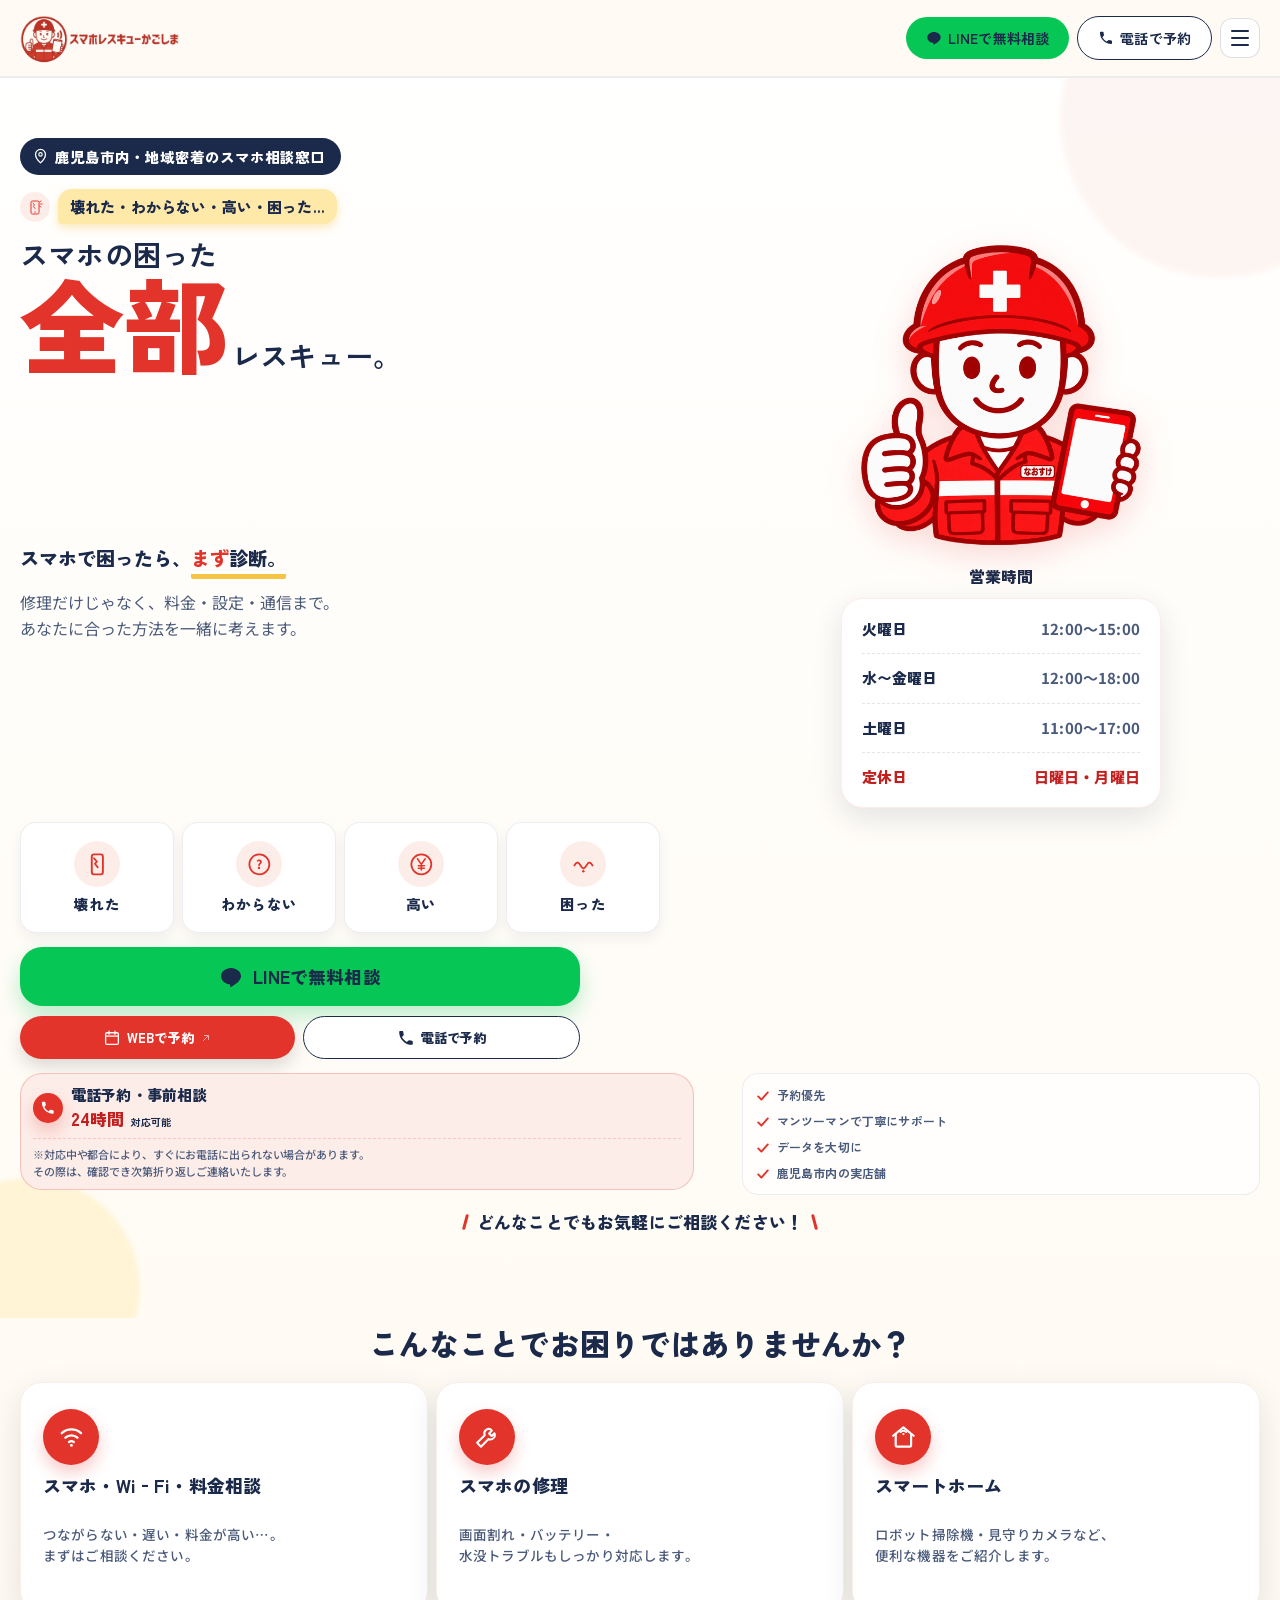
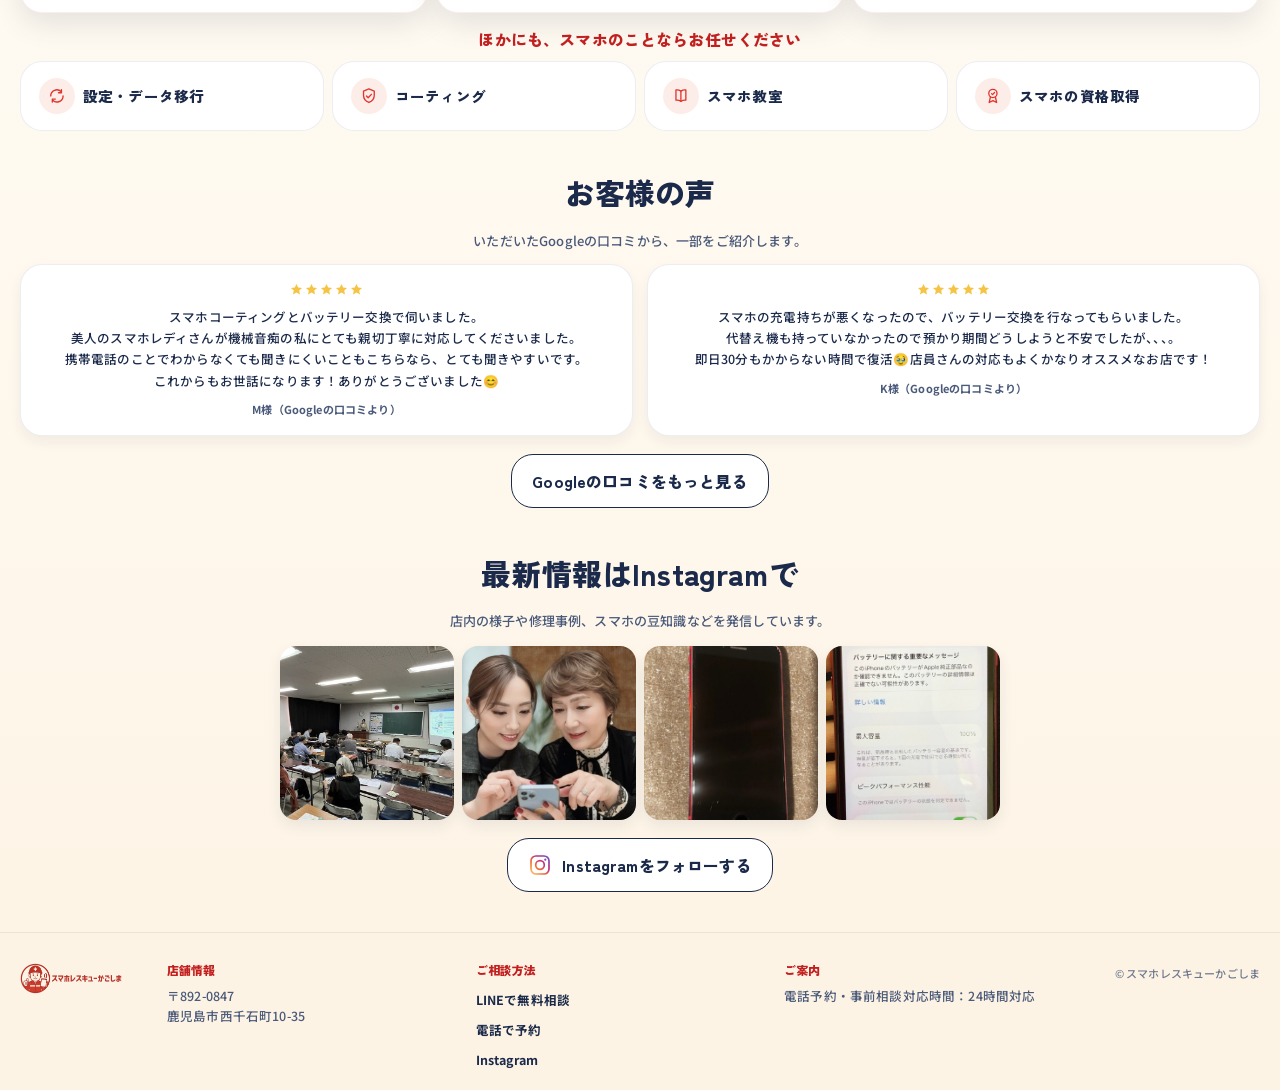
==== index.html @ 9009b8b5 "SEO・パフォーマンス面の改善（meta description短縮、遅延読み込み、canonical、404ページ） - 全12ページのmeta description(og:description" ====
<!DOCTYPE html>
<html lang="ja">
<head>
<meta charset="UTF-8">
<meta name="viewport" content="width=device-width, initial-scale=1.0">
<!-- Google tag (gtag.js) -->
<script async src="https://www.googletagmanager.com/gtag/js?id=G-GHH91R5YX4"></script>
<script>
  window.dataLayer = window.dataLayer || [];
  function gtag(){dataLayer.push(arguments);}
  gtag('js', new Date());

  gtag('config', 'G-GHH91R5YX4');
</script>
<title>スマホレスキューかごしま｜スマホの困った、全部レスキュー。</title>
<meta name="description" content="壊れた・わからない・高い・困った、スマホの悩みは全部レスキュー。修理だけでなく料金・設定・通信まで、鹿児島市で対応する総合相談窓口「スマホレスキューかごしま」。">
<!-- 公開ドメインが決まったら、https://your-domain-here.com を実際のドメインに置き換えてください。
     対象: 全12ページの og:url / canonical / og:image / twitter:image / 構造化データ(url)、
     さらに sitemap.xml と robots.txt にも同じ仮ドメインが入っています -->
<meta property="og:type" content="website">
<meta property="og:site_name" content="スマホレスキューかごしま">
<meta property="og:locale" content="ja_JP">
<meta property="og:url" content="https://your-domain-here.com/">
<link rel="canonical" href="https://your-domain-here.com/">
<meta property="og:title" content="スマホレスキューかごしま｜スマホの困った、全部レスキュー。">
<meta property="og:description" content="壊れた・わからない・高い・困った、スマホの悩みは全部レスキュー。修理だけでなく料金・設定・通信まで、鹿児島市で対応する総合相談窓口「スマホレスキューかごしま」。">
<meta property="og:image" content="https://your-domain-here.com/assets/ogp-image.jpg">
<meta property="og:image:width" content="1200">
<meta property="og:image:height" content="630">
<meta name="twitter:card" content="summary_large_image">
<meta name="twitter:title" content="スマホレスキューかごしま｜スマホの困った、全部レスキュー。">
<meta name="twitter:description" content="壊れた・わからない・高い・困った、スマホの悩みは全部レスキュー。修理だけでなく料金・設定・通信まで、鹿児島市で対応する総合相談窓口「スマホレスキューかごしま」。">
<meta name="twitter:image" content="https://your-domain-here.com/assets/ogp-image.jpg">
<script type="application/ld+json">
{
  "@context": "https://schema.org",
  "@type": "LocalBusiness",
  "name": "スマホレスキューかごしま",
  "image": "https://your-domain-here.com/assets/logo.png",
  "telephone": "+81 70-9006-3399",
  "priceRange": "¥",
  "address": {
    "@type": "PostalAddress",
    "streetAddress": "西千石町10-35",
    "addressLocality": "鹿児島市",
    "addressRegion": "鹿児島県",
    "postalCode": "892-0847",
    "addressCountry": "JP"
  },
  "openingHoursSpecification": [
    { "@type": "OpeningHoursSpecification", "dayOfWeek": "Tuesday", "opens": "12:00", "closes": "15:00" },
    { "@type": "OpeningHoursSpecification", "dayOfWeek": ["Wednesday", "Thursday", "Friday"], "opens": "12:00", "closes": "18:00" },
    { "@type": "OpeningHoursSpecification", "dayOfWeek": "Saturday", "opens": "11:00", "closes": "17:00" }
  ],
  "url": "https://your-domain-here.com/"
}
</script>
<link rel="icon" href="favicon.ico" sizes="any">
<link rel="icon" type="image/png" sizes="32x32" href="assets/favicon-32x32.png">
<link rel="icon" type="image/png" sizes="16x16" href="assets/favicon-16x16.png">
<link rel="apple-touch-icon" href="assets/apple-touch-icon.png">
<link rel="preconnect" href="https://fonts.googleapis.com">
<link rel="preconnect" href="https://fonts.gstatic.com" crossorigin>
<link href="https://fonts.googleapis.com/css2?family=Zen+Kaku+Gothic+New:wght@500;700;900&family=Noto+Sans+JP:wght@400;500;700&display=swap" rel="stylesheet">
<link rel="stylesheet" href="css/style.css">
</head>
<body>

<header class="site-header">
  <div class="container header-inner">
    <a href="#top" class="brand" aria-label="スマホレスキューかごしま トップへ">
      <img class="brand-logo" src="assets/logo.png" alt="スマホレスキューかごしま">
    </a>

    <div class="header-actions">
      <a class="btn-header is-line" href="https://lin.ee/Uz1YoakM" target="_blank" rel="noopener" aria-label="LINEで無料相談">
        <svg class="btn-header-icon" viewBox="0 0 24 24" fill="none" aria-hidden="true"><path d="M12 3C6.48 3 2 6.69 2 11.2c0 4 3.53 7.36 8.31 8.02.32.07.76.21.87.49.1.25.06.65.03.9l-.14.9c-.04.25-.2.98.86.53s5.69-3.35 7.76-5.74C21.02 14.5 22 12.95 22 11.2 22 6.69 17.52 3 12 3Z" fill="currentColor"/></svg>
        <span>LINEで無料相談</span>
      </a>
      <a class="btn-header is-tel" href="tel:07090063399" aria-label="電話で予約">
        <svg class="btn-header-icon" viewBox="0 0 24 24" fill="none" aria-hidden="true"><path d="M6.6 10.8c1.4 2.8 3.8 5.2 6.6 6.6l2.2-2.2c.3-.3.7-.4 1-.2 1.1.4 2.3.6 3.5.6.6 0 1.1.5 1.1 1.1V20c0 .6-.5 1.1-1.1 1.1C10.6 21.1 2.9 13.4 2.9 3.9 2.9 3.3 3.4 2.8 4 2.8h3.3c.6 0 1.1.5 1.1 1.1 0 1.2.2 2.4.6 3.5.1.4 0 .8-.2 1L6.6 10.8Z" fill="currentColor"/></svg>
        <span>電話で予約</span>
      </a>
      <button class="hamburger" type="button" aria-label="メニューを開く" aria-expanded="false">
        <span></span><span></span><span></span>
      </button>
    </div>
  </div>

  <nav class="mobile-menu" aria-label="モバイルメニュー">
    <div class="mobile-menu-inner">
      <ul class="mobile-menu-nav">
        <li><a href="index.html">TOP</a></li>
        <li><a href="wifi.html">スマホ・Wi‑Fi・回線相談</a></li>
        <li><a href="repair.html">スマホ修理</a></li>
        <li><a href="smarthome.html">スマートホーム</a></li>
        <li><a href="subservices.html">設定・コーティング・教室・資格</a></li>
        <li><a href="first-visit.html">初めての方へ</a></li>
        <li><a href="faq.html">よくある質問・Instagram</a></li>
        <li><a href="contact.html">店舗情報・アクセス</a></li>
        <li>
          <a class="has-icon" href="https://share.google/IgXwAImcd6aHFgsil" target="_blank" rel="noopener">
            <svg class="nav-map-icon" viewBox="0 0 24 24" fill="none" aria-hidden="true"><path d="M12 21s7-6.8 7-12a7 7 0 0 0-14 0c0 5.2 7 12 7 12z" stroke="currentColor" stroke-width="1.7" stroke-linejoin="round"/><circle cx="12" cy="9" r="2.6" stroke="currentColor" stroke-width="1.6"/></svg>
            Googleマップで見る
          </a>
        </li>
      </ul>

      <a class="btn-header is-line" href="https://lin.ee/Uz1YoakM" target="_blank" rel="noopener">
        <svg class="btn-header-icon" viewBox="0 0 24 24" fill="none" aria-hidden="true"><path d="M12 3C6.48 3 2 6.69 2 11.2c0 4 3.53 7.36 8.31 8.02.32.07.76.21.87.49.1.25.06.65.03.9l-.14.9c-.04.25-.2.98.86.53s5.69-3.35 7.76-5.74C21.02 14.5 22 12.95 22 11.2 22 6.69 17.52 3 12 3Z" fill="currentColor"/></svg>
        <span>LINEで無料相談</span>
      </a>
      <a class="btn-header is-web" href="https://calendar.app.google/Z8XRNBMJLuV36Su36" target="_blank" rel="noopener">
        <svg class="btn-header-icon" viewBox="0 0 24 24" fill="none" aria-hidden="true"><rect x="3.5" y="5" width="17" height="15.5" rx="2" stroke="currentColor" stroke-width="1.7"/><path d="M3.5 9.5h17M8 3v4M16 3v4" stroke="currentColor" stroke-width="1.7" stroke-linecap="round"/></svg>
        <span>WEBで予約</span>
      </a>
      <a class="btn-header is-tel" href="tel:07090063399">
        <svg class="btn-header-icon" viewBox="0 0 24 24" fill="none" aria-hidden="true"><path d="M6.6 10.8c1.4 2.8 3.8 5.2 6.6 6.6l2.2-2.2c.3-.3.7-.4 1-.2 1.1.4 2.3.6 3.5.6.6 0 1.1.5 1.1 1.1V20c0 .6-.5 1.1-1.1 1.1C10.6 21.1 2.9 13.4 2.9 3.9 2.9 3.3 3.4 2.8 4 2.8h3.3c.6 0 1.1.5 1.1 1.1 0 1.2.2 2.4.6 3.5.1.4 0 .8-.2 1L6.6 10.8Z" fill="currentColor"/></svg>
        <span>電話で予約</span>
      </a>
    </div>
  </nav>
</header>

<main id="top">
  <section class="hero" aria-label="メインビジュアル">
    <div class="hero-blob blob-1" aria-hidden="true"></div>
    <div class="hero-blob blob-2" aria-hidden="true"></div>

    <div class="container hero-inner">
      <p class="hero-local-badge">
        <svg viewBox="0 0 24 24" fill="none" aria-hidden="true"><path d="M12 21s7-6.8 7-12a7 7 0 0 0-14 0c0 5.2 7 12 7 12z" stroke="currentColor" stroke-width="1.8" stroke-linejoin="round"/><circle cx="12" cy="9" r="2.4" stroke="currentColor" stroke-width="1.6"/></svg>
        鹿児島市内・地域密着のスマホ相談窓口
      </p>

      <p class="hero-alert">
        <span class="hero-alert-icon">
          <svg viewBox="0 0 36 36" fill="none" aria-hidden="true">
            <rect x="10" y="6" width="16" height="26" rx="3" stroke="currentColor" stroke-width="2"/>
            <circle cx="18" cy="28" r="1.4" fill="currentColor"/>
            <path d="M14 10l3 4-2.4 2.6 3.6 4.4" stroke="currentColor" stroke-width="1.8" stroke-linecap="round" stroke-linejoin="round"/>
            <path d="M27 8l3-2M29 12h3.5M27 16l3 2" stroke="currentColor" stroke-width="1.8" stroke-linecap="round"/>
          </svg>
        </span>
        <span class="hero-alert-bubble">壊れた・わからない・高い・困った…</span>
      </p>

      <h1 class="hero-title">
        <span class="title-line">スマホの困った</span>
        <span class="title-combo">
          <span class="title-huge">全部</span>
          <span class="title-line title-line-last">レスキュー。</span>
        </span>
      </h1>

      <div class="hero-text-block">
        <p class="hero-subcopy">
          スマホで困ったら、<span class="underline-group"><span class="accent">まず</span>診断。</span>
        </p>

        <p class="hero-desc">
          修理だけじゃなく、料金・設定・通信まで。<br class="br-mobile">
          あなたに合った方法を一緒に考えます。
        </p>
      </div>

      <div class="hero-side">
        <div class="hero-figure">
          <img src="assets/naosuke-hero.png" alt="スマホレスキューかごしまの公式キャラクター なおすけ。赤いヘルメットに白い十字、赤い作業服姿で、片手で親指を立て、もう片方の手にスマートフォンを持っている。">
        </div>

        <div class="hero-hours">
          <h2 class="hero-hours-title">営業時間</h2>
          <div class="hours-card is-mini">
            <div class="hours-row">
              <span class="hours-day">火曜日</span>
              <span class="hours-time">12:00〜15:00</span>
            </div>
            <div class="hours-row">
              <span class="hours-day">水〜金曜日</span>
              <span class="hours-time">12:00〜18:00</span>
            </div>
            <div class="hours-row">
              <span class="hours-day">土曜日</span>
              <span class="hours-time">11:00〜17:00</span>
            </div>
            <div class="hours-row is-closed">
              <span class="hours-day">定休日</span>
              <span class="hours-time">日曜日・月曜日</span>
            </div>
          </div>
        </div>
      </div>

      <div class="hero-ctas">
        <a class="btn-cta is-line is-primary" href="https://lin.ee/Uz1YoakM" target="_blank" rel="noopener">
          <svg class="cta-icon" viewBox="0 0 24 24" fill="none" aria-hidden="true"><path d="M12 3C6.48 3 2 6.69 2 11.2c0 4 3.53 7.36 8.31 8.02.32.07.76.21.87.49.1.25.06.65.03.9l-.14.9c-.04.25-.2.98.86.53s5.69-3.35 7.76-5.74C21.02 14.5 22 12.95 22 11.2 22 6.69 17.52 3 12 3Z" fill="currentColor"/></svg>
          LINEで無料相談
        </a>
        <div class="hero-ctas-sub">
          <a class="btn-cta is-web is-sub" href="https://calendar.app.google/Z8XRNBMJLuV36Su36" target="_blank" rel="noopener">
            <svg class="cta-icon" viewBox="0 0 24 24" fill="none" aria-hidden="true"><rect x="3.5" y="5" width="17" height="15.5" rx="2" stroke="currentColor" stroke-width="1.7"/><path d="M3.5 9.5h17M8 3v4M16 3v4" stroke="currentColor" stroke-width="1.7" stroke-linecap="round"/></svg>
            WEBで予約
            <svg class="cta-external-icon" viewBox="0 0 24 24" fill="none" aria-hidden="true"><path d="M7 17 17 7M9 7h8v8" stroke="currentColor" stroke-width="2" stroke-linecap="round" stroke-linejoin="round"/></svg>
          </a>
          <a class="btn-cta is-tel is-sub" href="tel:07090063399">
            <svg class="cta-icon" viewBox="0 0 24 24" fill="none" aria-hidden="true"><path d="M6.6 10.8c1.4 2.8 3.8 5.2 6.6 6.6l2.2-2.2c.3-.3.7-.4 1-.2 1.1.4 2.3.6 3.5.6.6 0 1.1.5 1.1 1.1V20c0 .6-.5 1.1-1.1 1.1C10.6 21.1 2.9 13.4 2.9 3.9 2.9 3.3 3.4 2.8 4 2.8h3.3c.6 0 1.1.5 1.1 1.1 0 1.2.2 2.4.6 3.5.1.4 0 .8-.2 1L6.6 10.8Z" fill="currentColor"/></svg>
            電話で予約
          </a>
        </div>
      </div>

      <div class="hero-phone">
        <div class="phone-card">
          <div class="phone-card-main">
            <span class="phone-icon">
              <svg viewBox="0 0 24 24" fill="none" aria-hidden="true"><path d="M6.6 10.8c1.4 2.8 3.8 5.2 6.6 6.6l2.2-2.2c.3-.3.7-.4 1-.2 1.1.4 2.3.6 3.5.6.6 0 1.1.5 1.1 1.1V20c0 .6-.5 1.1-1.1 1.1C10.6 21.1 2.9 13.4 2.9 3.9 2.9 3.3 3.4 2.8 4 2.8h3.3c.6 0 1.1.5 1.1 1.1 0 1.2.2 2.4.6 3.5.1.4 0 .8-.2 1L6.6 10.8Z" fill="currentColor"/></svg>
            </span>
            <div class="phone-text">
              <strong>電話予約・事前相談</strong>
              <span class="phone-time">24時間<em>対応可能</em></span>
            </div>
          </div>
          <p class="phone-note">※対応中や都合により、すぐにお電話に出られない場合があります。<br class="br-mobile">その際は、確認でき次第折り返しご連絡いたします。</p>
        </div>
      </div>

      <ul class="trust-list">
        <li><svg class="check" viewBox="0 0 20 20" fill="none" aria-hidden="true"><path d="M4 10.5l4 4 8-9" stroke="currentColor" stroke-width="2.4" stroke-linecap="round" stroke-linejoin="round"/></svg>予約優先</li>
        <li><svg class="check" viewBox="0 0 20 20" fill="none" aria-hidden="true"><path d="M4 10.5l4 4 8-9" stroke="currentColor" stroke-width="2.4" stroke-linecap="round" stroke-linejoin="round"/></svg>マンツーマンで丁寧に<br class="card-break">サポート</li>
        <li><svg class="check" viewBox="0 0 20 20" fill="none" aria-hidden="true"><path d="M4 10.5l4 4 8-9" stroke="currentColor" stroke-width="2.4" stroke-linecap="round" stroke-linejoin="round"/></svg>データを大切に</li>
        <li><svg class="check" viewBox="0 0 20 20" fill="none" aria-hidden="true"><path d="M4 10.5l4 4 8-9" stroke="currentColor" stroke-width="2.4" stroke-linecap="round" stroke-linejoin="round"/></svg>鹿児島市内の実店舗</li>
      </ul>

      <div class="hero-worries">
        <div class="worry-card">
          <span class="worry-icon">
            <svg viewBox="0 0 24 24" fill="none" aria-hidden="true">
              <rect x="7" y="3" width="10" height="18" rx="2" stroke="currentColor" stroke-width="1.7"/>
              <path d="M9 6.5l2.6 3-1.8 2 2.6 3.2" stroke="currentColor" stroke-width="1.6" stroke-linecap="round" stroke-linejoin="round"/>
            </svg>
          </span>
          <span>壊れた</span>
        </div>
        <div class="worry-card">
          <span class="worry-icon">
            <svg viewBox="0 0 24 24" fill="none" aria-hidden="true">
              <circle cx="12" cy="12" r="9" stroke="currentColor" stroke-width="1.6"/>
              <text x="12" y="16.5" text-anchor="middle" font-size="11" font-weight="800" fill="currentColor">?</text>
            </svg>
          </span>
          <span>わからない</span>
        </div>
        <div class="worry-card">
          <span class="worry-icon">
            <svg viewBox="0 0 24 24" fill="none" aria-hidden="true">
              <circle cx="12" cy="12" r="9" stroke="currentColor" stroke-width="1.6"/>
              <path d="M8.5 7l3.5 5 3.5-5M12 12v5M9.3 13.3h5.4M9.3 15.6h5.4" stroke="currentColor" stroke-width="1.4" stroke-linecap="round" stroke-linejoin="round"/>
            </svg>
          </span>
          <span>高い</span>
        </div>
        <div class="worry-card">
          <span class="worry-icon">
            <svg viewBox="0 0 24 24" fill="none" aria-hidden="true">
              <path d="M4 13c1.8-3.6 3.6-3.6 5.4 0s3.6 3.6 5.4 0 3.6-3.6 5.4 0" stroke="currentColor" stroke-width="1.7" stroke-linecap="round" stroke-linejoin="round"/>
              <circle cx="12" cy="18.3" r="1.1" fill="currentColor"/>
            </svg>
          </span>
          <span>困った</span>
        </div>
      </div>

      <p class="hero-closing"><span class="tick tick-l" aria-hidden="true"></span>どんなことでもお気軽にご相談ください！<span class="tick tick-r" aria-hidden="true"></span></p>
    </div>
  </section>

  <section class="services" aria-label="サービス一覧">
    <div class="container">
      <h2 class="section-title">こんなことでお困りではありませんか？</h2>

      <div class="services-main">
        <a class="service-card is-main" href="wifi.html">
          <span class="service-icon">
            <svg viewBox="0 0 24 24" fill="none" aria-hidden="true">
              <path d="M4.5 9.5a11 11 0 0 1 15 0" stroke="currentColor" stroke-width="1.8" stroke-linecap="round"/>
              <path d="M7.3 13a7 7 0 0 1 9.4 0" stroke="currentColor" stroke-width="1.8" stroke-linecap="round"/>
              <path d="M10.2 16.4a3 3 0 0 1 3.6 0" stroke="currentColor" stroke-width="1.8" stroke-linecap="round"/>
              <circle cx="12" cy="19" r="1.1" fill="currentColor"/>
            </svg>
          </span>
          <h3>スマホ・Wi‑Fi<br class="card-break">・料金相談</h3>
          <p>つながらない・遅い・料金が高い…。まずはご相談ください。</p>
        </a>

        <a class="service-card is-main" href="repair.html">
          <span class="service-icon">
            <svg viewBox="0 0 24 24" fill="none" aria-hidden="true">
              <path d="M14.5 6.5a3.5 3.5 0 0 0-4.6 4.6L4 17l3 3 5.9-5.9a3.5 3.5 0 0 0 4.6-4.6l-2.2 2.2-2-2 2.2-2.2z" stroke="currentColor" stroke-width="1.6" stroke-linejoin="round" stroke-linecap="round"/>
            </svg>
          </span>
          <h3>スマホの修理</h3>
          <p>画面割れ・バッテリー・水没トラブルもしっかり対応します。</p>
        </a>

        <a class="service-card is-main" href="smarthome.html">
          <span class="service-icon">
            <svg viewBox="0 0 24 24" fill="none" aria-hidden="true">
              <path d="M4 11.5 12 5l8 6.5" stroke="currentColor" stroke-width="1.7" stroke-linecap="round" stroke-linejoin="round"/>
              <path d="M6 10.5V19a1 1 0 0 0 1 1h10a1 1 0 0 0 1-1v-8.5" stroke="currentColor" stroke-width="1.7" stroke-linecap="round" stroke-linejoin="round"/>
              <path d="M9.8 8.6a3 3 0 0 1 4.4 0" stroke="currentColor" stroke-width="1.5" stroke-linecap="round"/>
              <circle cx="12" cy="10.2" r="0.9" fill="currentColor"/>
            </svg>
          </span>
          <h3>スマートホーム</h3>
          <p>ロボット掃除機・見守りカメラなど、便利な機器をご紹介します。</p>
        </a>
      </div>

      <p class="services-sub-lead">ほかにも、スマホのことならお任せください</p>

      <div class="services-sub">
        <a class="service-card is-sub" href="setup.html">
          <span class="service-icon">
            <svg viewBox="0 0 24 24" fill="none" aria-hidden="true">
              <path d="M4.5 12a7.5 7.5 0 0 1 12.6-5.4M19.5 12a7.5 7.5 0 0 1-12.6 5.4" stroke="currentColor" stroke-width="1.7" stroke-linecap="round"/>
              <path d="M17.5 4.5v3.6h-3.6M6.5 19.5v-3.6h3.6" stroke="currentColor" stroke-width="1.7" stroke-linecap="round" stroke-linejoin="round"/>
            </svg>
          </span>
          <h3>設定・データ移行</h3>
        </a>

        <a class="service-card is-sub" href="coating.html">
          <span class="service-icon">
            <svg viewBox="0 0 24 24" fill="none" aria-hidden="true">
              <path d="M12 3.5l6.5 2.6v5.2c0 4.5-2.8 7.4-6.5 8.7-3.7-1.3-6.5-4.2-6.5-8.7V6.1L12 3.5z" stroke="currentColor" stroke-width="1.6" stroke-linejoin="round"/>
              <path d="M9 12.2l2.1 2.1 4-4.2" stroke="currentColor" stroke-width="1.6" stroke-linecap="round" stroke-linejoin="round"/>
            </svg>
          </span>
          <h3>コーティング</h3>
        </a>

        <a class="service-card is-sub" href="class.html">
          <span class="service-icon">
            <svg viewBox="0 0 24 24" fill="none" aria-hidden="true">
              <path d="M12 6.2c-1.6-1.1-3.8-1.6-6-1.4v12.4c2.2-.2 4.4.3 6 1.4 1.6-1.1 3.8-1.6 6-1.4V4.8c-2.2-.2-4.4.3-6 1.4z" stroke="currentColor" stroke-width="1.6" stroke-linejoin="round"/>
              <path d="M12 6.2v12.4" stroke="currentColor" stroke-width="1.6"/>
            </svg>
          </span>
          <h3>スマホ教室</h3>
        </a>

        <a class="service-card is-sub" href="license.html">
          <span class="service-icon">
            <svg viewBox="0 0 24 24" fill="none" aria-hidden="true">
              <circle cx="12" cy="9" r="5" stroke="currentColor" stroke-width="1.6"/>
              <path d="M9 13.2 7.5 20l4.5-2.3 4.5 2.3-1.5-6.8" stroke="currentColor" stroke-width="1.6" stroke-linecap="round" stroke-linejoin="round"/>
              <path d="M10.3 9.2l1.3 1.3 2.4-2.6" stroke="currentColor" stroke-width="1.5" stroke-linecap="round" stroke-linejoin="round"/>
            </svg>
          </span>
          <h3>スマホの資格取得</h3>
        </a>
      </div>
    </div>
  </section>

  <section class="top-reviews-section" aria-label="お客様の声">
    <div class="container">
      <h2 class="section-title">お客様の声</h2>
      <p class="top-reviews-desc">いただいたGoogleの口コミから、一部をご紹介します。</p>

      <div class="top-review-grid">
        <article class="top-review-card">
          <div class="top-review-stars" aria-label="評価5">
            <svg viewBox="0 0 20 20" fill="currentColor" aria-hidden="true"><path d="M10 1.5l2.6 5.4 5.9.7-4.3 4.1 1.1 5.9L10 14.7l-5.3 2.9 1.1-5.9L1.5 7.6l5.9-.7L10 1.5z"/></svg>
            <svg viewBox="0 0 20 20" fill="currentColor" aria-hidden="true"><path d="M10 1.5l2.6 5.4 5.9.7-4.3 4.1 1.1 5.9L10 14.7l-5.3 2.9 1.1-5.9L1.5 7.6l5.9-.7L10 1.5z"/></svg>
            <svg viewBox="0 0 20 20" fill="currentColor" aria-hidden="true"><path d="M10 1.5l2.6 5.4 5.9.7-4.3 4.1 1.1 5.9L10 14.7l-5.3 2.9 1.1-5.9L1.5 7.6l5.9-.7L10 1.5z"/></svg>
            <svg viewBox="0 0 20 20" fill="currentColor" aria-hidden="true"><path d="M10 1.5l2.6 5.4 5.9.7-4.3 4.1 1.1 5.9L10 14.7l-5.3 2.9 1.1-5.9L1.5 7.6l5.9-.7L10 1.5z"/></svg>
            <svg viewBox="0 0 20 20" fill="currentColor" aria-hidden="true"><path d="M10 1.5l2.6 5.4 5.9.7-4.3 4.1 1.1 5.9L10 14.7l-5.3 2.9 1.1-5.9L1.5 7.6l5.9-.7L10 1.5z"/></svg>
          </div>
          <p class="top-review-quote">スマホコーティングとバッテリー交換で伺いました。美人のスマホレディさんが機械音痴の私にとても親切丁寧に対応してくださいました。携帯電話のことでわからなくても聞きにくいこともこちらなら、とても聞きやすいです。これからもお世話になります！ありがとうございました😊</p>
          <p class="top-review-name">M様（Googleの口コミより）</p>
        </article>

        <article class="top-review-card">
          <div class="top-review-stars" aria-label="評価5">
            <svg viewBox="0 0 20 20" fill="currentColor" aria-hidden="true"><path d="M10 1.5l2.6 5.4 5.9.7-4.3 4.1 1.1 5.9L10 14.7l-5.3 2.9 1.1-5.9L1.5 7.6l5.9-.7L10 1.5z"/></svg>
            <svg viewBox="0 0 20 20" fill="currentColor" aria-hidden="true"><path d="M10 1.5l2.6 5.4 5.9.7-4.3 4.1 1.1 5.9L10 14.7l-5.3 2.9 1.1-5.9L1.5 7.6l5.9-.7L10 1.5z"/></svg>
            <svg viewBox="0 0 20 20" fill="currentColor" aria-hidden="true"><path d="M10 1.5l2.6 5.4 5.9.7-4.3 4.1 1.1 5.9L10 14.7l-5.3 2.9 1.1-5.9L1.5 7.6l5.9-.7L10 1.5z"/></svg>
            <svg viewBox="0 0 20 20" fill="currentColor" aria-hidden="true"><path d="M10 1.5l2.6 5.4 5.9.7-4.3 4.1 1.1 5.9L10 14.7l-5.3 2.9 1.1-5.9L1.5 7.6l5.9-.7L10 1.5z"/></svg>
            <svg viewBox="0 0 20 20" fill="currentColor" aria-hidden="true"><path d="M10 1.5l2.6 5.4 5.9.7-4.3 4.1 1.1 5.9L10 14.7l-5.3 2.9 1.1-5.9L1.5 7.6l5.9-.7L10 1.5z"/></svg>
          </div>
          <p class="top-review-quote">スマホの充電持ちが悪くなったので、バッテリー交換を行なってもらいました。代替え機も持っていなかったので預かり期間どうしようと不安でしたが、、、。即日30分もかからない時間で復活🥹店員さんの対応もよくかなりオススメなお店です！</p>
          <p class="top-review-name">K様（Googleの口コミより）</p>
        </article>
      </div>

      <a class="btn-cta is-web top-reviews-more" href="https://share.google/IgXwAImcd6aHFgsil" target="_blank" rel="noopener">Googleの口コミをもっと見る</a>
    </div>
  </section>

  <section class="insta-gallery-section" aria-label="Instagramで店舗の様子をチェック">
    <div class="container">
      <h2 class="section-title">最新情報は<br class="card-break">Instagramで</h2>
      <p class="insta-desc">店内の様子や修理事例、スマホの豆知識などを発信しています。</p>

      <div class="insta-grid">
        <a class="insta-photo" href="https://www.instagram.com/sumaho.rescue_kagoshima?igsi=YWV0YnBmMm1xNmZ6&utm_source=qr" target="_blank" rel="noopener">
          <img src="assets/class-group.jpg" loading="lazy" alt="スマホ教室の様子" loading="lazy">
        </a>
        <a class="insta-photo" href="https://www.instagram.com/sumaho.rescue_kagoshima?igsi=YWV0YnBmMm1xNmZ6&utm_source=qr" target="_blank" rel="noopener">
          <img src="assets/class-oneonone.jpg" loading="lazy" alt="スタッフによる個別サポートの様子" loading="lazy">
        </a>
        <a class="insta-photo" href="https://www.instagram.com/sumaho.rescue_kagoshima?igsi=YWV0YnBmMm1xNmZ6&utm_source=qr" target="_blank" rel="noopener">
          <img src="assets/coating-after.jpg" loading="lazy" alt="スマホコーティング施工後の様子" loading="lazy">
        </a>
        <a class="insta-photo" href="https://www.instagram.com/sumaho.rescue_kagoshima?igsi=YWV0YnBmMm1xNmZ6&utm_source=qr" target="_blank" rel="noopener">
          <img src="assets/repair-battery-after.jpg" loading="lazy" alt="バッテリー交換後、最大容量100%になった様子" loading="lazy">
        </a>
      </div>

      <a class="btn-cta is-web insta-cta" href="https://www.instagram.com/sumaho.rescue_kagoshima?igsi=YWV0YnBmMm1xNmZ6&utm_source=qr" target="_blank" rel="noopener">
        <svg class="cta-icon" viewBox="0 0 24 24" fill="none" aria-hidden="true">
          <defs>
            <linearGradient id="instaGradientTop" x1="2" y1="22" x2="22" y2="2" gradientUnits="userSpaceOnUse">
              <stop offset="0" stop-color="#FED576"/>
              <stop offset="0.35" stop-color="#F47133"/>
              <stop offset="0.65" stop-color="#BC3081"/>
              <stop offset="1" stop-color="#4F5BD5"/>
            </linearGradient>
          </defs>
          <rect x="3" y="3" width="18" height="18" rx="5" stroke="url(#instaGradientTop)" stroke-width="1.7"/>
          <circle cx="12" cy="12" r="4.3" stroke="url(#instaGradientTop)" stroke-width="1.7"/>
          <circle cx="17.3" cy="6.7" r="1.1" fill="url(#instaGradientTop)"/>
        </svg>
        Instagramをフォローする
      </a>
    </div>
  </section>
</main>

<footer class="site-footer">
  <div class="container footer-inner">
    <div class="footer-brand">
      <a href="index.html">
        <img class="footer-logo" src="assets/logo.png" loading="lazy" alt="スマホレスキューかごしま">
      </a>
    </div>

    <div class="footer-cols">
      <div class="footer-col">
        <h3>店舗情報</h3>
        <p>〒892-0847<br>鹿児島市西千石町10-35</p>
      </div>

      <div class="footer-col">
        <h3>ご相談方法</h3>
        <ul>
          <li><a href="https://lin.ee/Uz1YoakM" target="_blank" rel="noopener">LINEで無料相談</a></li>
          <li><a href="tel:07090063399">電話で予約</a></li>
          <li><a href="https://www.instagram.com/sumaho.rescue_kagoshima?igsi=YWV0YnBmMm1xNmZ6&utm_source=qr" target="_blank" rel="noopener">Instagram</a></li>
        </ul>
      </div>

      <div class="footer-col">
        <h3>ご案内</h3>
        <p>電話予約・事前相談対応時間：24時間対応</p>
      </div>
    </div>

    <p class="footer-copy">&copy; スマホレスキューかごしま</p>
  </div>
</footer>

<script src="js/main.js"></script>
</body>
</html>
---- css/style.css ----
/* ===== スマホレスキューかごしま / トップページ ファーストビュー ===== */

:root {
  --red: #E2342B;
  --red-dark: #C21F1F;
  --red-light: #FDEDE9;
  --navy: #1B2A4A;
  --navy-soft: #4A5A7A;
  --cream: #FFFBF3;
  --cream-deep: #FDF3E4;
  --line-green: #06C755;
  --line-green-dark: #05A648;
  --yellow: #FFE9A8;
  --yellow-deep: #F6C445;
  --white: #FFFFFF;
  --shadow-soft: 0 10px 30px rgba(27, 42, 74, 0.12);
  --shadow-btn: 0 8px 18px rgba(0, 0, 0, 0.14);
  --radius-lg: 22px;
  --radius-pill: 999px;
  --font-heading: "Zen Kaku Gothic New", "Hiragino Maru Gothic ProN", "Hiragino Sans",
    "Yu Gothic", "Meiryo", sans-serif;
  --font-body: "Noto Sans JP", "Hiragino Sans", "Yu Gothic", "Meiryo", sans-serif;
}

* {
  box-sizing: border-box;
}

html {
  scroll-behavior: smooth;
}

body {
  margin: 0;
  font-family: var(--font-body);
  color: var(--navy);
  background: linear-gradient(180deg, var(--white) 0%, var(--cream) 55%, var(--cream-deep) 100%);
  -webkit-font-smoothing: antialiased;
  letter-spacing: 0.01em;
  word-break: keep-all;
  overflow-wrap: break-word;
}

h1, h2, h3,
.hero-alert-bubble,
.hero-subcopy,
.hero-closing,
.services-sub-lead,
.worry-card span:last-child,
.trust-list li,
.btn-cta,
.btn-header {
  font-family: var(--font-heading);
}

img, svg {
  max-width: 100%;
  display: block;
}

a {
  text-decoration: none;
  color: inherit;
}

button {
  font-family: inherit;
}

.container {
  width: 100%;
  max-width: 1160px;
  margin: 0 auto;
  padding: 0 20px;
}

/* ---------- Header ---------- */
.site-header {
  position: sticky;
  top: 0;
  z-index: 100;
  background: rgba(255, 251, 243, 0.92);
  backdrop-filter: saturate(180%) blur(8px);
  border-bottom: 1px solid rgba(27, 42, 74, 0.08);
}

.header-inner {
  display: flex;
  align-items: center;
  justify-content: space-between;
  height: 64px;
  gap: 12px;
}

.brand {
  display: flex;
  align-items: center;
  gap: 8px;
  min-width: 0;
}

.brand-logo {
  height: 43px;
  width: auto;
  flex-shrink: 0;
}

.header-actions {
  display: flex;
  align-items: center;
  gap: 8px;
}

.btn-header {
  display: inline-flex;
  align-items: center;
  gap: 6px;
  padding: 9px 14px;
  border-radius: var(--radius-pill);
  font-weight: 700;
  font-size: 13px;
  white-space: nowrap;
  border: none;
  cursor: pointer;
  transition: transform 0.15s ease, box-shadow 0.15s ease, opacity 0.15s ease;
}

.btn-header:active {
  transform: scale(0.96);
}

.btn-header.is-line {
  background: var(--line-green);
  color: var(--navy);
}

.btn-header.is-line:hover {
  background: var(--line-green-dark);
}

.btn-header.is-tel {
  background: var(--white);
  border: 1.5px solid var(--navy);
  color: var(--navy);
}

.btn-header.is-tel:hover {
  background: rgba(27, 42, 74, 0.06);
}

.btn-header.is-web {
  background: var(--red);
  color: var(--white);
}

.btn-header.is-web:hover {
  background: var(--red-dark);
}

.btn-header-icon {
  width: 16px;
  height: 16px;
  flex-shrink: 0;
}

.hamburger {
  display: inline-flex;
  flex-direction: column;
  justify-content: center;
  align-items: center;
  gap: 5px;
  width: 40px;
  height: 40px;
  border-radius: 12px;
  border: 1px solid rgba(27, 42, 74, 0.15);
  background: var(--white);
  cursor: pointer;
  flex-shrink: 0;
}

.hamburger span {
  display: block;
  width: 18px;
  height: 2px;
  border-radius: 2px;
  background: var(--navy);
  transition: transform 0.2s ease, opacity 0.2s ease;
}

.hamburger[aria-expanded="true"] span:nth-child(1) {
  transform: translateY(7px) rotate(45deg);
}
.hamburger[aria-expanded="true"] span:nth-child(2) {
  opacity: 0;
}
.hamburger[aria-expanded="true"] span:nth-child(3) {
  transform: translateY(-7px) rotate(-45deg);
}

.mobile-menu {
  max-height: 0;
  overflow: hidden;
  background: var(--white);
  border-bottom: 1px solid rgba(27, 42, 74, 0.08);
  transition: max-height 0.25s ease;
}

.mobile-menu.is-open {
  max-height: 80vh;
  overflow-y: auto;
}

.mobile-menu-inner {
  padding: 8px 20px 20px;
  display: flex;
  flex-direction: column;
  gap: 10px;
}

.mobile-menu-nav {
  list-style: none;
  margin: 0 0 4px;
  padding: 6px 0 12px;
  display: flex;
  flex-direction: column;
  border-bottom: 1px solid rgba(27, 42, 74, 0.08);
}

.mobile-menu-nav a {
  display: block;
  padding: 10px 4px;
  font-family: var(--font-heading);
  font-size: 14.5px;
  font-weight: 700;
  color: var(--navy);
}

.mobile-menu-nav a:active {
  opacity: 0.6;
}

.mobile-menu-nav a.has-icon {
  display: flex;
  align-items: center;
  gap: 6px;
}

.nav-map-icon {
  width: 15px;
  height: 15px;
  flex-shrink: 0;
  color: var(--red);
}

.mobile-menu .btn-header {
  justify-content: center;
  font-size: 15px;
  padding: 13px 16px;
}

/* ---------- Hero ---------- */
.hero {
  position: relative;
  overflow: hidden;
  padding: 18px 0 28px;
}

.hero-blob {
  position: absolute;
  border-radius: 50%;
  filter: blur(2px);
  z-index: 0;
  opacity: 0.5;
}

.hero-blob.blob-1 {
  width: 320px;
  height: 320px;
  background: var(--red-light);
  top: -120px;
  right: -100px;
}

.hero-blob.blob-2 {
  width: 220px;
  height: 220px;
  background: var(--yellow);
  opacity: 0.4;
  bottom: -80px;
  left: -80px;
}

.hero-inner {
  position: relative;
  z-index: 1;
  display: grid;
  grid-template-columns: 1fr auto;
  grid-template-areas:
    "badge badge"
    "alert alert"
    "title title"
    "textblock side"
    "ctas ctas"
    "phone phone"
    "trust trust"
    "worries worries"
    "closing closing";
  column-gap: 8px;
  row-gap: 10px;
  align-items: start;
  text-align: left;
}

.detail-hero-badge {
  position: relative;
  z-index: 1;
  margin: 0 auto 12px;
}

.hero-local-badge {
  grid-area: badge;
  display: inline-flex;
  align-items: center;
  gap: 6px;
  width: max-content;
  max-width: 100%;
  margin: 0;
  padding: 8px 16px 8px 12px;
  background: var(--navy);
  color: var(--white);
  font-family: var(--font-heading);
  font-size: 14.5px;
  font-weight: 800;
  letter-spacing: 0;
  border-radius: var(--radius-pill);
}

.hero-local-badge svg {
  width: 17px;
  height: 17px;
  flex-shrink: 0;
}

/* Alert bubble */
.hero-alert {
  grid-area: alert;
  margin: 0;
  display: flex;
  align-items: center;
  gap: 8px;
}

.hero-alert-icon {
  display: flex;
  align-items: center;
  justify-content: center;
  width: 30px;
  height: 30px;
  border-radius: 50%;
  background: var(--red-light);
  color: var(--red);
  flex-shrink: 0;
}

.hero-alert-icon svg {
  width: 60%;
  height: 60%;
}

.hero-alert-bubble {
  background: var(--yellow);
  color: var(--navy);
  font-weight: 800;
  font-size: 12px;
  line-height: 1.4;
  padding: 7px 12px;
  border-radius: 14px 14px 14px 4px;
  box-shadow: 0 4px 10px rgba(246, 196, 69, 0.35);
}

@keyframes heroFadeIn {
  from { opacity: 0; }
  to { opacity: 1; }
}

@keyframes heroFadeUp {
  from { opacity: 0; transform: translateY(14px); }
  to { opacity: 1; transform: translateY(0); }
}

@keyframes heroUnderlineGrow {
  from { transform: scaleX(0); }
  to { transform: scaleX(1); }
}

@keyframes heroFigureIn {
  from { opacity: 0; transform: translateY(10px); }
  to { opacity: 1; transform: translateY(0); }
}

.hero-title {
  grid-area: title;
  margin: 0;
  line-height: 1.15;
  letter-spacing: 0.01em;
}

.hero-title .title-line {
  display: block;
  font-size: 20px;
  font-weight: 700;
  color: var(--navy);
  animation: heroFadeIn 0.4s ease both;
}

.hero-title .title-line.title-line-last {
  animation: heroFadeIn 0.35s ease 0.3s both;
}

.title-combo {
  display: flex;
  align-items: baseline;
  gap: 4px;
  flex-wrap: nowrap;
}

.hero-title .title-huge {
  display: block;
  font-size: 60px;
  font-weight: 900;
  color: var(--red);
  line-height: 1;
  margin: 0;
  letter-spacing: 0;
  animation: heroFadeUp 0.45s ease 0.15s both;
}

.hero-text-block {
  grid-area: textblock;
  display: flex;
  flex-direction: column;
  gap: 10px;
}

.hero-subcopy {
  margin: 0;
  font-size: 13.5px;
  font-weight: 800;
  line-height: 1.5;
  letter-spacing: -0.005em;
  color: var(--navy);
  white-space: nowrap;
}

.hero-subcopy .accent {
  color: var(--red);
}

.hero-subcopy .underline-group {
  display: inline-block;
  border-bottom: 5px solid var(--yellow-deep);
  border-radius: 2px;
  padding-bottom: 1px;
  transform-origin: left;
  animation: heroUnderlineGrow 0.4s ease 0.55s both;
}

.hero-desc {
  margin: 0;
  font-size: 10px;
  letter-spacing: -0.02em;
  line-height: 1.65;
  color: var(--navy-soft);
  max-width: 30em;
}

.hero-side {
  grid-column: 2;
  grid-row: 3 / span 2;
  width: 124px;
  display: flex;
  flex-direction: column;
  align-items: flex-end;
  gap: 6px;
}

.hero-figure {
  align-self: flex-end;
  width: 82px;
  margin: 0;
  animation: heroFigureIn 0.5s ease 0.35s both;
}

.hero-figure img {
  width: 100%;
  height: auto;
  filter: drop-shadow(0 10px 16px rgba(226, 52, 43, 0.18));
}

/* Worry cards */
.hero-worries {
  grid-area: worries;
  display: grid;
  grid-template-columns: repeat(4, 1fr);
  gap: 8px;
}

.worry-card {
  display: flex;
  flex-direction: column;
  align-items: center;
  gap: 6px;
  background: var(--white);
  border: 1px solid rgba(27, 42, 74, 0.08);
  border-radius: 16px;
  padding: 12px 4px;
  text-align: center;
  box-shadow: 0 6px 14px rgba(27, 42, 74, 0.06);
}

.worry-icon {
  display: flex;
  align-items: center;
  justify-content: center;
  width: 36px;
  height: 36px;
  border-radius: 50%;
  background: var(--red-light);
  color: var(--red);
  flex-shrink: 0;
}

.worry-icon svg {
  width: 58%;
  height: 58%;
}

.worry-card span:last-child {
  font-size: 11.5px;
  font-weight: 800;
  color: var(--navy);
}

.hero-ctas {
  grid-area: ctas;
  width: 100%;
  display: flex;
  flex-direction: column;
  gap: 10px;
}

.btn-cta {
  display: flex;
  align-items: center;
  justify-content: center;
  gap: 10px;
  width: 100%;
  padding: 14px 20px;
  border-radius: var(--radius-lg);
  font-size: 16px;
  font-weight: 800;
  border: none;
  cursor: pointer;
  box-shadow: var(--shadow-btn);
  transition: transform 0.15s ease, box-shadow 0.15s ease, filter 0.15s ease;
}

.btn-cta:active {
  transform: translateY(1px) scale(0.99);
}

.btn-cta.is-line {
  background: var(--line-green);
  color: var(--navy);
}

.btn-cta.is-line:hover {
  filter: brightness(1.05);
}

.btn-cta.is-tel {
  background: var(--white);
  border: 1.5px solid var(--navy);
  color: var(--navy);
  box-shadow: none;
}

.btn-cta.is-tel:hover {
  background: rgba(27, 42, 74, 0.06);
}

.btn-cta.is-web {
  background: var(--red);
  color: var(--white);
}

.btn-cta.is-web:hover {
  filter: brightness(1.05);
}

.btn-cta.is-web.insta-cta,
.btn-cta.is-web.top-reviews-more {
  background: var(--white);
  border: 1.5px solid var(--navy);
  color: var(--navy);
  box-shadow: none;
}

.btn-cta.is-web.insta-cta:hover,
.btn-cta.is-web.top-reviews-more:hover {
  background: rgba(27, 42, 74, 0.06);
}

.btn-cta.is-primary {
  padding: 17px 20px;
  font-size: 17.5px;
  box-shadow: 0 10px 22px rgba(6, 199, 85, 0.28);
}

.hero-ctas-sub {
  display: flex;
  gap: 8px;
}

.hero-ctas-sub .btn-cta {
  flex: 1;
}

.btn-cta.is-sub {
  gap: 6px;
  padding: 11px 10px;
  font-size: 13px;
}

.btn-cta.is-sub .cta-icon {
  width: 18px;
  height: 18px;
}

.btn-cta.is-sub .cta-external-icon {
  width: 12px;
  height: 12px;
}

.btn-cta .cta-icon {
  width: 24px;
  height: 24px;
  flex-shrink: 0;
}

.cta-external-icon {
  width: 14px;
  height: 14px;
  flex-shrink: 0;
  opacity: 0.6;
}

.cta-sub {
  display: block;
  font-size: 11.5px;
  font-weight: 600;
  opacity: 0.9;
}

/* ---------- 営業時間 / 電話予約カード ---------- */
.hero-hours {
  width: 100%;
}

.hero-hours-title {
  margin: 0 0 4px;
  font-family: var(--font-heading);
  font-size: 10.5px;
  font-weight: 900;
  color: var(--navy);
  text-align: center;
}

.hours-card {
  background: var(--white);
  border: 1.5px solid var(--red-light);
  border-radius: var(--radius-lg);
  padding: 2px 14px;
  box-shadow: var(--shadow-soft);
}

.hours-row {
  display: flex;
  align-items: baseline;
  justify-content: space-between;
  gap: 10px;
  padding: 10px 0;
  border-top: 1px dashed rgba(27, 42, 74, 0.12);
}

.hours-row:first-child {
  border-top: none;
}

.hours-day {
  font-family: var(--font-heading);
  font-size: 12.5px;
  font-weight: 800;
  color: var(--navy);
}

.hours-time {
  font-size: 12.5px;
  font-weight: 700;
  color: var(--navy-soft);
}

.hours-row.is-closed .hours-day {
  color: var(--red-dark);
}

.hours-row.is-closed .hours-time {
  padding: 2px 10px;
  border-radius: var(--radius-pill);
  background: var(--red-light);
  color: var(--red-dark);
  font-weight: 800;
}

.hours-card.is-mini {
  padding: 4px 6px;
}

.hours-card.is-mini .hours-row {
  display: flex;
  flex-direction: row;
  align-items: baseline;
  justify-content: space-between;
  gap: 6px;
  padding: 4px 0;
}

.hours-card.is-mini .hours-day,
.hours-card.is-mini .hours-time {
  font-size: 9px;
  line-height: 1.35;
  white-space: nowrap;
}

.hours-card.is-mini .hours-day {
  font-weight: 800;
  flex-shrink: 0;
}

.hours-card.is-mini .hours-time {
  text-align: right;
}

.hours-card.is-mini .hours-row.is-closed .hours-time {
  padding: 0;
  background: none;
  border-radius: 0;
}

.hero-phone {
  grid-area: phone;
  width: 100%;
}

.phone-card {
  background: var(--red-light);
  border: 1.5px solid rgba(226, 52, 43, 0.25);
  border-radius: var(--radius-lg);
  padding: 10px 12px;
}

.phone-card-main {
  display: flex;
  align-items: center;
  gap: 8px;
}

.phone-icon {
  display: flex;
  align-items: center;
  justify-content: center;
  flex-shrink: 0;
  width: 30px;
  height: 30px;
  border-radius: 50%;
  background: var(--red);
  color: var(--white);
  box-shadow: 0 8px 16px rgba(226, 52, 43, 0.25);
}

.phone-icon svg {
  width: 52%;
  height: 52%;
}

.phone-text {
  display: flex;
  flex-direction: column;
  gap: 1px;
  min-width: 0;
}

.phone-text strong {
  font-family: var(--font-heading);
  font-size: 12.5px;
  font-weight: 900;
  color: var(--navy);
}

.phone-time {
  display: flex;
  align-items: baseline;
  gap: 6px;
  font-family: var(--font-heading);
  font-size: 14px;
  font-weight: 900;
  color: var(--red-dark);
}

.phone-time em {
  font-style: normal;
  font-size: 10px;
  font-weight: 700;
  color: var(--navy);
}

.phone-note {
  margin: 7px 0 0;
  padding-top: 7px;
  border-top: 1px dashed rgba(226, 52, 43, 0.2);
  font-size: 9.3px;
  letter-spacing: -0.01em;
  line-height: 1.5;
  font-weight: 500;
  color: var(--navy-soft);
}

.trust-list {
  grid-area: trust;
  width: 100%;
  margin: 0;
  padding: 12px;
  list-style: none;
  display: grid;
  grid-template-columns: 1fr 1fr;
  gap: 8px 12px;
  background: rgba(255, 255, 255, 0.7);
  border: 1px solid rgba(27, 42, 74, 0.08);
  border-radius: 16px;
}

.trust-list li {
  display: flex;
  align-items: flex-start;
  gap: 6px;
  font-size: 11.5px;
  font-weight: 700;
  color: var(--navy-soft);
  text-align: left;
}

.trust-list .check {
  width: 16px;
  height: 16px;
  flex-shrink: 0;
  margin-top: 2px;
  color: var(--red);
}

.hero-closing {
  grid-area: closing;
  margin: 0;
  display: flex;
  align-items: center;
  justify-content: center;
  gap: 10px;
  font-size: 14.5px;
  font-weight: 800;
  color: var(--navy);
  text-align: center;
}

.hero-closing .tick {
  width: 3px;
  height: 16px;
  border-radius: 2px;
  background: var(--red);
  flex-shrink: 0;
}

.hero-closing .tick-l {
  transform: rotate(15deg);
}

.hero-closing .tick-r {
  transform: rotate(-15deg);
}

/* ---------- Services ---------- */
.services {
  position: relative;
  padding: 0 0 14px;
}

.section-title {
  margin: 0 0 12px;
  text-align: center;
  font-size: 22px;
  line-height: 1.45;
  font-weight: 900;
  color: var(--navy);
}

.services-main {
  display: grid;
  grid-template-columns: repeat(2, 1fr);
  gap: 8px;
}

.services-main .service-card.is-main:last-child {
  grid-column: 1 / -1;
}

.service-card {
  background: var(--white);
  border-radius: var(--radius-lg);
  text-align: left;
  cursor: pointer;
  transition: transform 0.15s ease, box-shadow 0.15s ease;
}

.service-card:active {
  transform: scale(0.98);
}

.service-card.is-main {
  padding: 14px 12px;
  border: 1.5px solid var(--red-light);
  box-shadow: var(--shadow-soft);
}

.service-card.is-main .service-icon {
  width: 36px;
  height: 36px;
  background: var(--red);
  color: var(--white);
  box-shadow: 0 8px 16px rgba(226, 52, 43, 0.25);
}

.service-card.is-main h3 {
  margin: 9px 0 4px;
  font-size: 14.5px;
  font-weight: 900;
  color: var(--navy);
  line-height: 1.3;
  min-height: 2.6em;
  overflow-wrap: break-word;
}

.service-card.is-main p {
  margin: 0;
  font-size: 12px;
  font-weight: 500;
  line-height: 1.5;
  color: var(--navy-soft);
  min-height: 4.6em;
  overflow-wrap: break-word;
}

.card-break {
  display: inline;
}

.service-icon {
  display: inline-flex;
  align-items: center;
  justify-content: center;
  border-radius: 50%;
  flex-shrink: 0;
}

.service-icon svg {
  width: 55%;
  height: 55%;
}

.services-sub-lead {
  margin: 10px 0 6px;
  text-align: center;
  font-size: 15px;
  font-weight: 800;
  color: var(--red-dark);
}

.services-sub {
  display: grid;
  grid-template-columns: repeat(2, 1fr);
  gap: 8px;
}

.service-card.is-sub {
  display: flex;
  align-items: center;
  gap: 8px;
  padding: 8px 12px;
  border: 1px solid rgba(27, 42, 74, 0.08);
}

.service-card.is-sub .service-icon {
  width: 24px;
  height: 24px;
  background: var(--red-light);
  color: var(--red);
}

.service-card.is-sub h3 {
  margin: 0;
  font-size: 12.5px;
  font-weight: 800;
  color: var(--navy);
  line-height: 1.3;
}

/* ---------- お客様の声（TOP） ---------- */
.top-reviews-section {
  padding: 8px 0 36px;
}

.top-reviews-desc {
  margin: 0 0 14px;
  text-align: center;
  font-size: 13px;
  font-weight: 500;
  color: var(--navy-soft);
}

.top-review-grid {
  display: flex;
  flex-direction: column;
  gap: 14px;
  margin: 0 0 18px;
}

.top-review-card {
  display: flex;
  flex-direction: column;
  align-items: center;
  gap: 10px;
  background: var(--white);
  border: 1px solid rgba(27, 42, 74, 0.08);
  border-radius: var(--radius-lg);
  padding: 18px 16px;
  box-shadow: 0 6px 14px rgba(27, 42, 74, 0.06);
  text-align: center;
}

.top-review-stars {
  display: flex;
  align-items: center;
  justify-content: center;
  gap: 2px;
}

.top-review-stars svg {
  width: 13px;
  height: 13px;
  color: var(--yellow-deep);
}

.top-review-quote {
  margin: 0;
  font-size: 12.5px;
  line-height: 1.7;
  font-weight: 500;
  color: var(--navy);
}

.top-review-name {
  margin: 0;
  font-size: 11px;
  font-weight: 700;
  color: var(--navy-soft);
}

.top-reviews-more {
  display: flex;
  width: max-content;
  margin: 0 auto;
}

/* ---------- Instagram（TOP） ---------- */
.insta-gallery-section {
  padding: 8px 0 40px;
}

.insta-desc {
  margin: 0 0 16px;
  text-align: center;
  font-size: 13px;
  font-weight: 500;
  color: var(--navy-soft);
}

.insta-grid {
  display: grid;
  grid-template-columns: repeat(2, 1fr);
  gap: 8px;
  max-width: 420px;
  margin: 0 auto 18px;
}

.insta-photo {
  display: block;
  aspect-ratio: 1 / 1;
  border-radius: 16px;
  overflow: hidden;
  box-shadow: 0 6px 14px rgba(27, 42, 74, 0.08);
  transition: transform 0.15s ease;
}

.insta-photo:active {
  transform: scale(0.96);
}

.insta-photo img {
  width: 100%;
  height: 100%;
  object-fit: cover;
}

.insta-cta {
  display: flex;
  width: max-content;
  margin: 0 auto;
}

/* ---------- Footer ---------- */
.site-footer {
  background: var(--cream-deep);
  border-top: 1px solid rgba(27, 42, 74, 0.08);
  padding: 28px 0 20px;
}

.footer-inner {
  display: flex;
  flex-direction: column;
  gap: 20px;
}

.footer-brand {
  display: flex;
  align-items: center;
  gap: 14px;
  flex-wrap: wrap;
}

.footer-logo {
  height: 34px;
  width: auto;
}

.footer-top-link {
  font-size: 12.5px;
  font-weight: 700;
  color: var(--red-dark);
}

.footer-cols {
  display: grid;
  grid-template-columns: 1fr;
  gap: 18px;
}

.footer-col h3 {
  margin: 0 0 8px;
  font-size: 12px;
  font-weight: 800;
  color: var(--red-dark);
}

.footer-col p {
  margin: 0;
  font-size: 12.5px;
  font-weight: 500;
  color: var(--navy-soft);
  line-height: 1.6;
}

.footer-col ul {
  margin: 0;
  padding: 0;
  list-style: none;
  display: flex;
  flex-direction: column;
  gap: 6px;
}

.footer-col ul a {
  font-size: 12.5px;
  font-weight: 700;
  color: var(--navy);
}

.footer-copy {
  margin: 4px 0 0;
  font-size: 11px;
  font-weight: 500;
  color: var(--navy-soft);
  opacity: 0.8;
}

/* ---------- Responsive: tablet / desktop ---------- */
@media (max-width: 479px) {
  .header-actions .btn-header {
    width: 40px;
    height: 40px;
    padding: 0;
    justify-content: center;
    border-radius: 50%;
  }

  .header-actions .btn-header span {
    display: none;
  }

  .header-actions .btn-header-icon {
    width: 18px;
    height: 18px;
  }

  .mobile-menu .btn-header span {
    display: inline;
  }
}

@media (min-width: 720px) {
  .card-break {
    display: none;
  }

  .hero-alert-bubble {
    font-size: 14px;
  }

  .hero-title .title-line {
    font-size: 24px;
  }

  .hero-title .title-huge {
    font-size: 72px;
  }

  .hero-subcopy {
    font-size: 17px;
    letter-spacing: normal;
  }

  .hero-desc {
    font-size: 15px;
    letter-spacing: normal;
  }

  .worry-card span:last-child {
    font-size: 13px;
  }

  .hero-ctas {
    flex-direction: row;
  }

  .hero-ctas:has(.hero-ctas-sub) {
    flex-wrap: wrap;
  }

  .hero-ctas:has(.hero-ctas-sub) > .btn-cta.is-primary {
    flex: 1 1 100%;
  }

  .hero-ctas-sub {
    flex: 1 1 100%;
  }

  .phone-text strong {
    font-size: 15px;
  }

  .phone-time {
    font-size: 17px;
  }

  .phone-note {
    font-size: 11px;
  }

  .trust-list {
    grid-template-columns: repeat(2, 1fr);
  }

  .trust-list li {
    font-size: 13px;
  }

  .section-title {
    font-size: 26px;
  }

  .top-review-grid {
    flex-direction: row;
  }

  .top-review-card {
    flex: 1;
  }

  .insta-grid {
    grid-template-columns: repeat(4, 1fr);
    max-width: 720px;
  }

  .services-main {
    grid-template-columns: repeat(3, 1fr);
  }

  .services-main .service-card.is-main:last-child {
    grid-column: auto;
  }

  .service-card.is-main {
    padding: 22px 16px;
  }

  .service-card.is-main .service-icon {
    width: 50px;
    height: 50px;
  }

  .service-card.is-main h3 {
    font-size: 16.5px;
  }

  .service-card.is-main p {
    font-size: 13px;
  }

  .services-sub {
    grid-template-columns: repeat(4, 1fr);
  }

  .footer-cols {
    grid-template-columns: repeat(3, 1fr);
  }
}

@media (min-width: 960px) {
  .header-inner {
    height: 76px;
  }

  .brand-logo {
    height: 53px;
  }

  .btn-header {
    padding: 11px 20px;
    font-size: 14px;
  }

  .hero {
    padding: 60px 0 84px;
  }

  .hero-inner {
    display: grid;
    grid-template-columns: minmax(0, 1.3fr) minmax(0, 1fr);
    grid-template-areas:
      "badge badge"
      "alert alert"
      "title side"
      "textblock side"
      "worries worries"
      "ctas ctas"
      "phone trust"
      "closing closing";
    column-gap: 48px;
    row-gap: 14px;
    align-items: start;
  }

  .hero-alert {
    grid-area: alert;
  }

  .hero-title {
    grid-area: title;
  }

  .hero-side {
    align-self: center;
    align-items: center;
    width: 100%;
    max-width: 280px;
    margin: 0 auto;
  }

  .hero-figure {
    align-self: center;
    width: 260px;
  }

  .hero-hours-title {
    font-size: 16px;
    margin-bottom: 10px;
  }

  .hours-card.is-mini {
    padding: 6px 20px;
  }

  .hours-card.is-mini .hours-row {
    padding: 14px 0;
  }

  .hours-card.is-mini .hours-day,
  .hours-card.is-mini .hours-time {
    font-size: 15px;
    white-space: normal;
  }

  .hero-subcopy {
    grid-area: subcopy;
  }

  .hero-desc {
    grid-area: desc;
    margin-bottom: 10px;
  }

  .hero-worries {
    grid-area: worries;
  }

  .hero-ctas {
    grid-area: ctas;
  }

  .trust-list {
    grid-area: trust;
  }

  .hero-inner .trust-list {
    grid-template-columns: 1fr;
    gap: 8px;
    align-self: stretch;
    max-width: none;
  }

  .hero-inner .trust-list li {
    font-size: 12px;
    white-space: nowrap;
  }

  .hero-closing {
    grid-area: closing;
  }

  .hero-alert-bubble {
    font-size: 15px;
  }

  .hero-title .title-line {
    font-size: 28px;
  }

  .hero-title .title-huge {
    font-size: 92px;
  }

  .hero-subcopy {
    font-size: 19px;
  }

  .hero-desc {
    font-size: 16px;
    max-width: 34em;
  }

  .hero-figure {
    width: 100%;
    max-width: 280px;
    margin: 0 auto;
  }

  .hero-worries {
    max-width: 640px;
  }

  .worry-card {
    padding: 18px 8px;
  }

  .worry-icon {
    width: 46px;
    height: 46px;
  }

  .worry-card span:last-child {
    font-size: 14.5px;
  }

  .hero-ctas {
    max-width: 560px;
  }

  .trust-list {
    max-width: 720px;
  }

  .hero-closing {
    font-size: 17px;
  }

  .services {
    padding: 4px 0 32px;
  }

  .section-title {
    font-size: 30px;
    margin-bottom: 16px;
  }

  .service-card.is-main {
    padding: 26px 22px;
  }

  .service-card.is-main .service-icon {
    width: 56px;
    height: 56px;
  }

  .service-card.is-main h3 {
    font-size: 18px;
  }

  .service-card.is-main p {
    font-size: 13.5px;
  }

  .services-sub-lead {
    font-size: 16px;
    margin: 14px 0 10px;
  }

  .service-card.is-sub {
    padding: 16px 18px;
  }

  .service-card.is-sub .service-icon {
    width: 36px;
    height: 36px;
  }

  .service-card.is-sub h3 {
    font-size: 14.5px;
  }

  .footer-inner {
    flex-direction: row;
    align-items: flex-start;
    justify-content: space-between;
    gap: 40px;
  }

  .footer-cols {
    flex: 1 1 auto;
  }
}

@media (min-width: 1180px) {
  .container {
    max-width: 1320px;
  }

  .hero-title .title-huge {
    font-size: 104px;
  }

  .hero-side {
    max-width: 320px;
  }

  .hero-figure {
    max-width: 320px;
  }
}

@media (prefers-reduced-motion: reduce) {
  .hero-title .title-line,
  .hero-title .title-line.title-line-last,
  .hero-title .title-huge,
  .hero-subcopy .underline-group,
  .hero-figure {
    animation: none;
  }
}

/* ---------- らぽカーソル ---------- */
body {
  cursor: url("../assets/cursor-rapo-face.png") 14 12, auto;
}

a,
button,
summary,
.btn-header,
.btn-cta,
.hamburger,
.service-card {
  cursor: url("../assets/cursor-rapo-paw.png") 18 28, pointer;
}
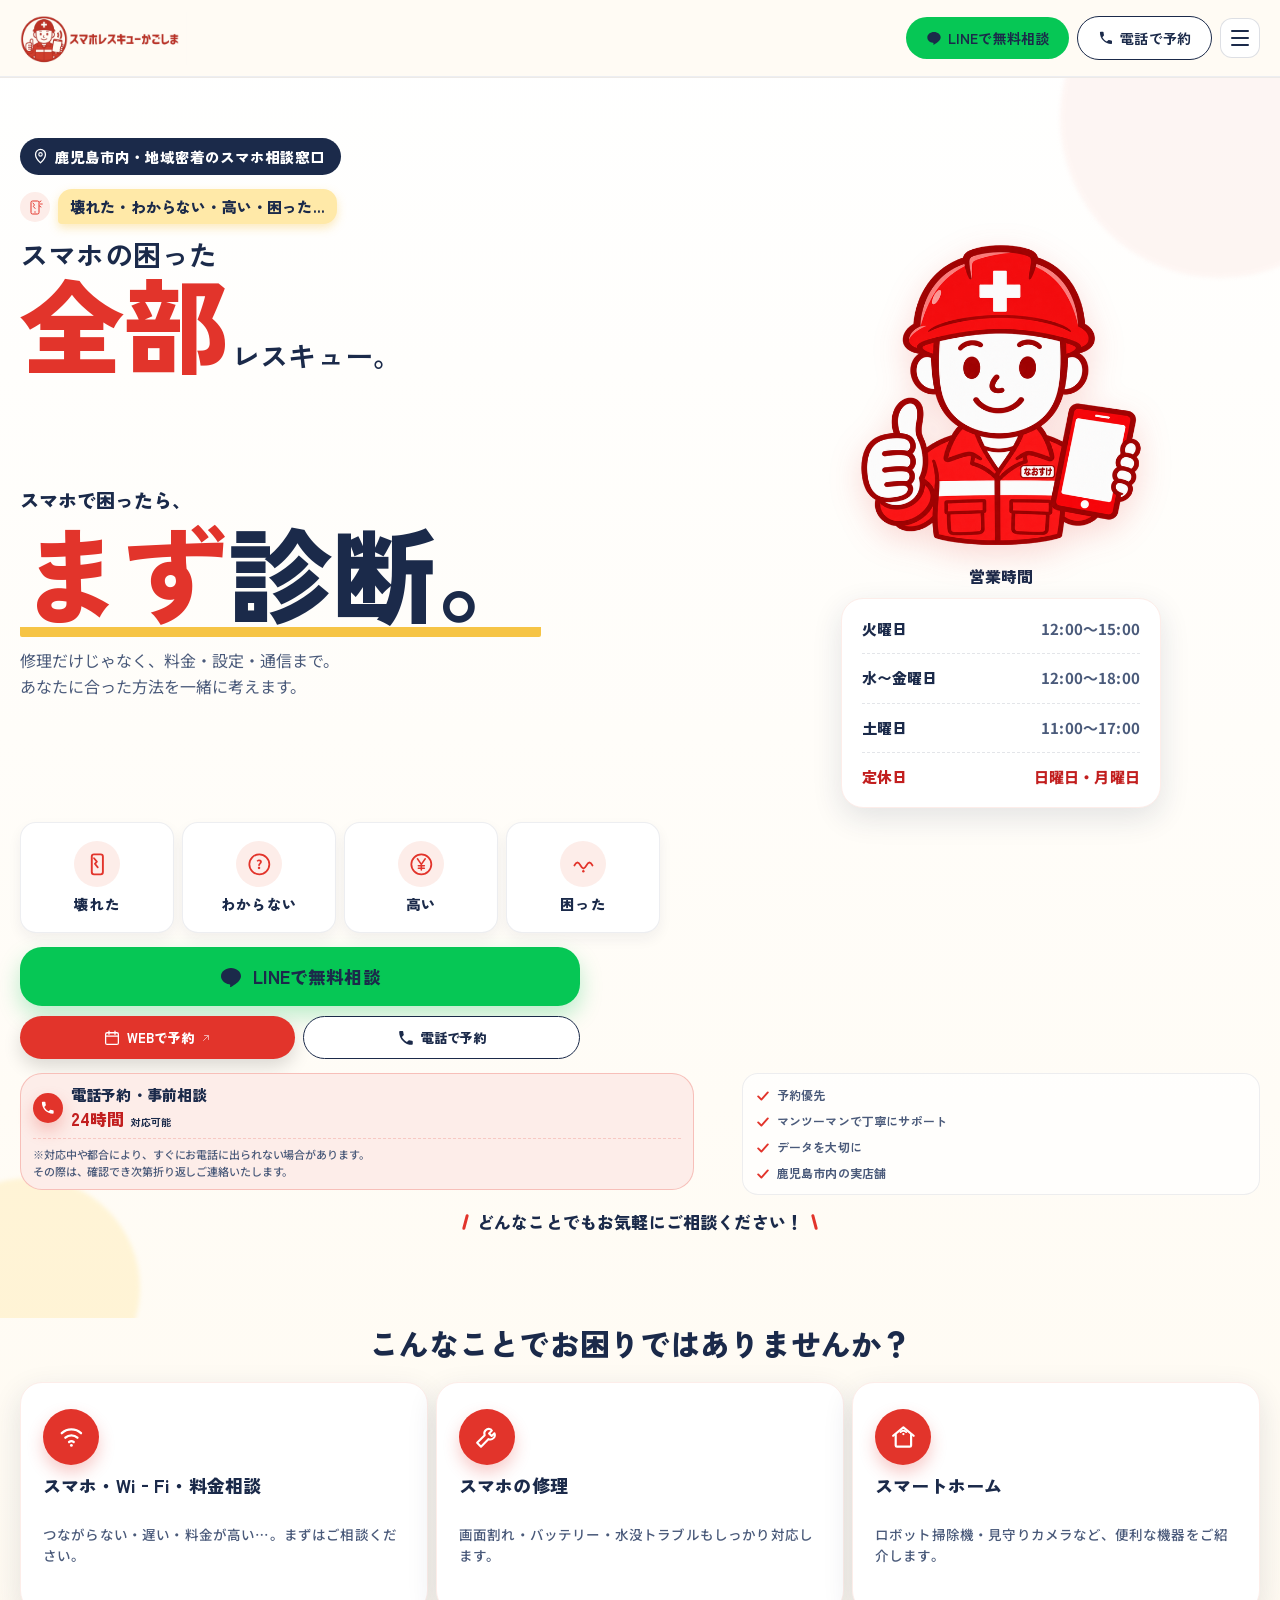
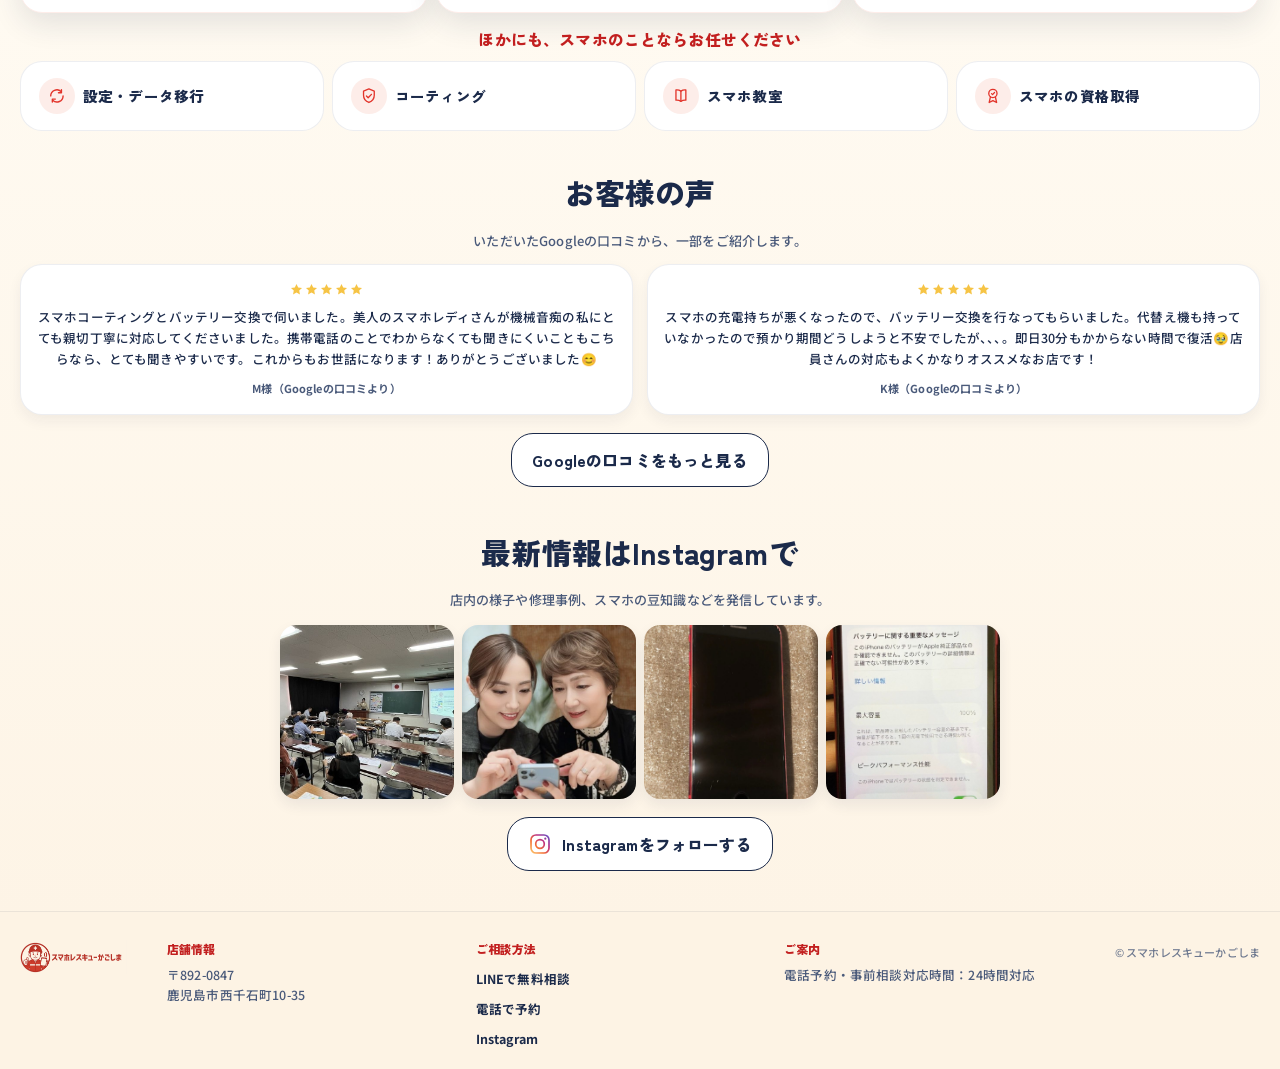
==== commit 32aa9e73: "トップページの「まず診断。」を「全部」と同じ大きさに拡大 スマホ幅ではまず/診断。の間で改行し、途中で文字が割れないようにした。  Co-Authored-By: Claude Sonnet 5 <n" ====
--- a/index.html
+++ b/index.html
@@ -155,7 +155,8 @@
 
       <div class="hero-text-block">
         <p class="hero-subcopy">
-          スマホで困ったら、<span class="underline-group"><span class="accent">まず</span>診断。</span>
+          <span class="subcopy-lead">スマホで困ったら、</span>
+          <span class="underline-group"><span class="accent">まず</span><br class="card-break">診断。</span>
         </p>
 
         <p class="hero-desc">
--- a/css/style.css
+++ b/css/style.css
@@ -37,7 +37,6 @@
   background: linear-gradient(180deg, var(--white) 0%, var(--cream) 55%, var(--cream-deep) 100%);
   -webkit-font-smoothing: antialiased;
   letter-spacing: 0.01em;
-  word-break: keep-all;
   overflow-wrap: break-word;
 }
 
@@ -444,12 +443,17 @@
 
 .hero-subcopy {
   margin: 0;
+  display: flex;
+  flex-direction: column;
+  gap: 4px;
+  font-weight: 800;
+  color: var(--navy);
+}
+
+.hero-subcopy .subcopy-lead {
   font-size: 13.5px;
-  font-weight: 800;
   line-height: 1.5;
   letter-spacing: -0.005em;
-  color: var(--navy);
-  white-space: nowrap;
 }
 
 .hero-subcopy .accent {
@@ -458,9 +462,13 @@
 
 .hero-subcopy .underline-group {
   display: inline-block;
-  border-bottom: 5px solid var(--yellow-deep);
+  align-self: flex-start;
+  font-size: 60px;
+  font-weight: 900;
+  line-height: 1;
+  border-bottom: 6px solid var(--yellow-deep);
   border-radius: 2px;
-  padding-bottom: 1px;
+  padding-bottom: 4px;
   transform-origin: left;
   animation: heroUnderlineGrow 0.4s ease 0.55s both;
 }
@@ -561,6 +569,7 @@
   font-weight: 800;
   border: none;
   cursor: pointer;
+  word-break: keep-all;
   box-shadow: var(--shadow-btn);
   transition: transform 0.15s ease, box-shadow 0.15s ease, filter 0.15s ease;
 }
@@ -1250,9 +1259,14 @@
     font-size: 72px;
   }
 
-  .hero-subcopy {
+  .hero-subcopy .subcopy-lead {
     font-size: 17px;
     letter-spacing: normal;
+  }
+
+  .hero-subcopy .underline-group {
+    font-size: 72px;
+    border-bottom-width: 7px;
   }
 
   .hero-desc {
@@ -1475,8 +1489,13 @@
     font-size: 92px;
   }
 
-  .hero-subcopy {
+  .hero-subcopy .subcopy-lead {
     font-size: 19px;
+  }
+
+  .hero-subcopy .underline-group {
+    font-size: 92px;
+    border-bottom-width: 9px;
   }
 
   .hero-desc {
@@ -1582,6 +1601,11 @@
 
   .hero-title .title-huge {
     font-size: 104px;
+  }
+
+  .hero-subcopy .underline-group {
+    font-size: 104px;
+    border-bottom-width: 10px;
   }
 
   .hero-side {
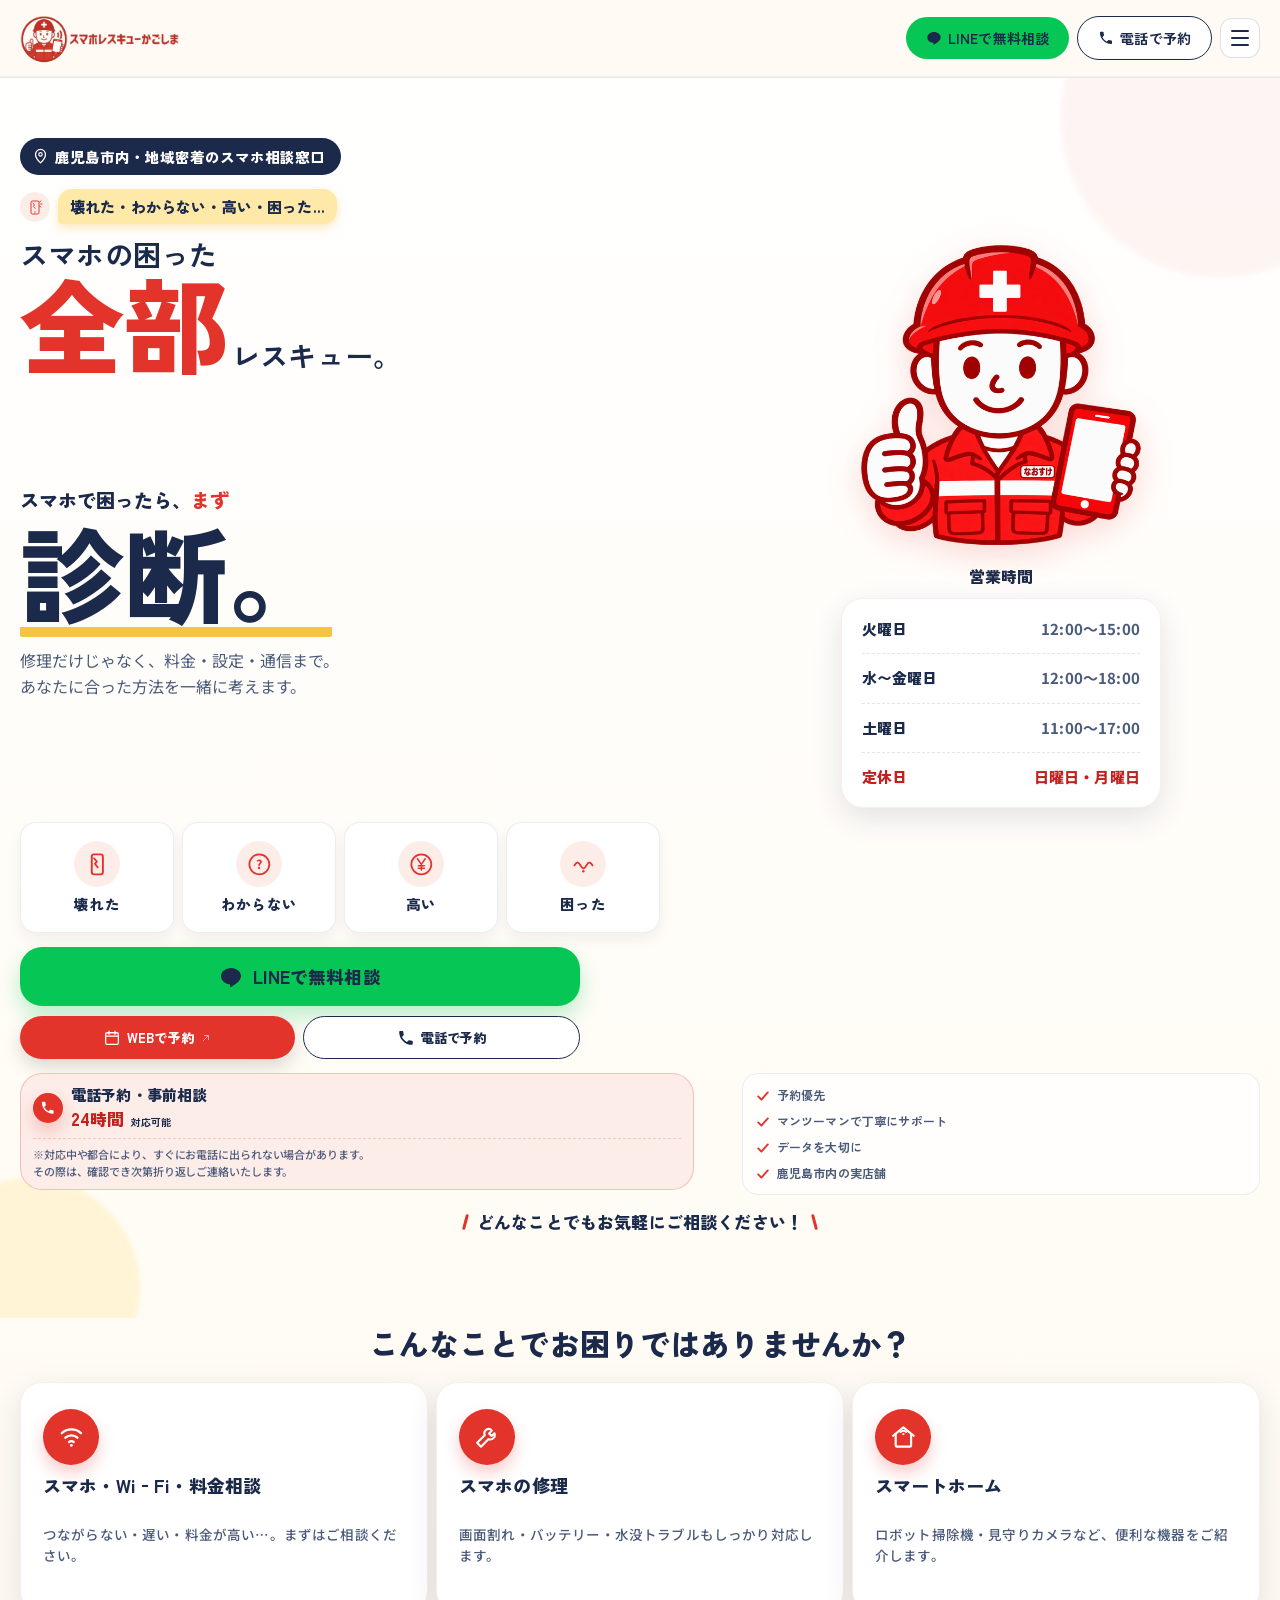
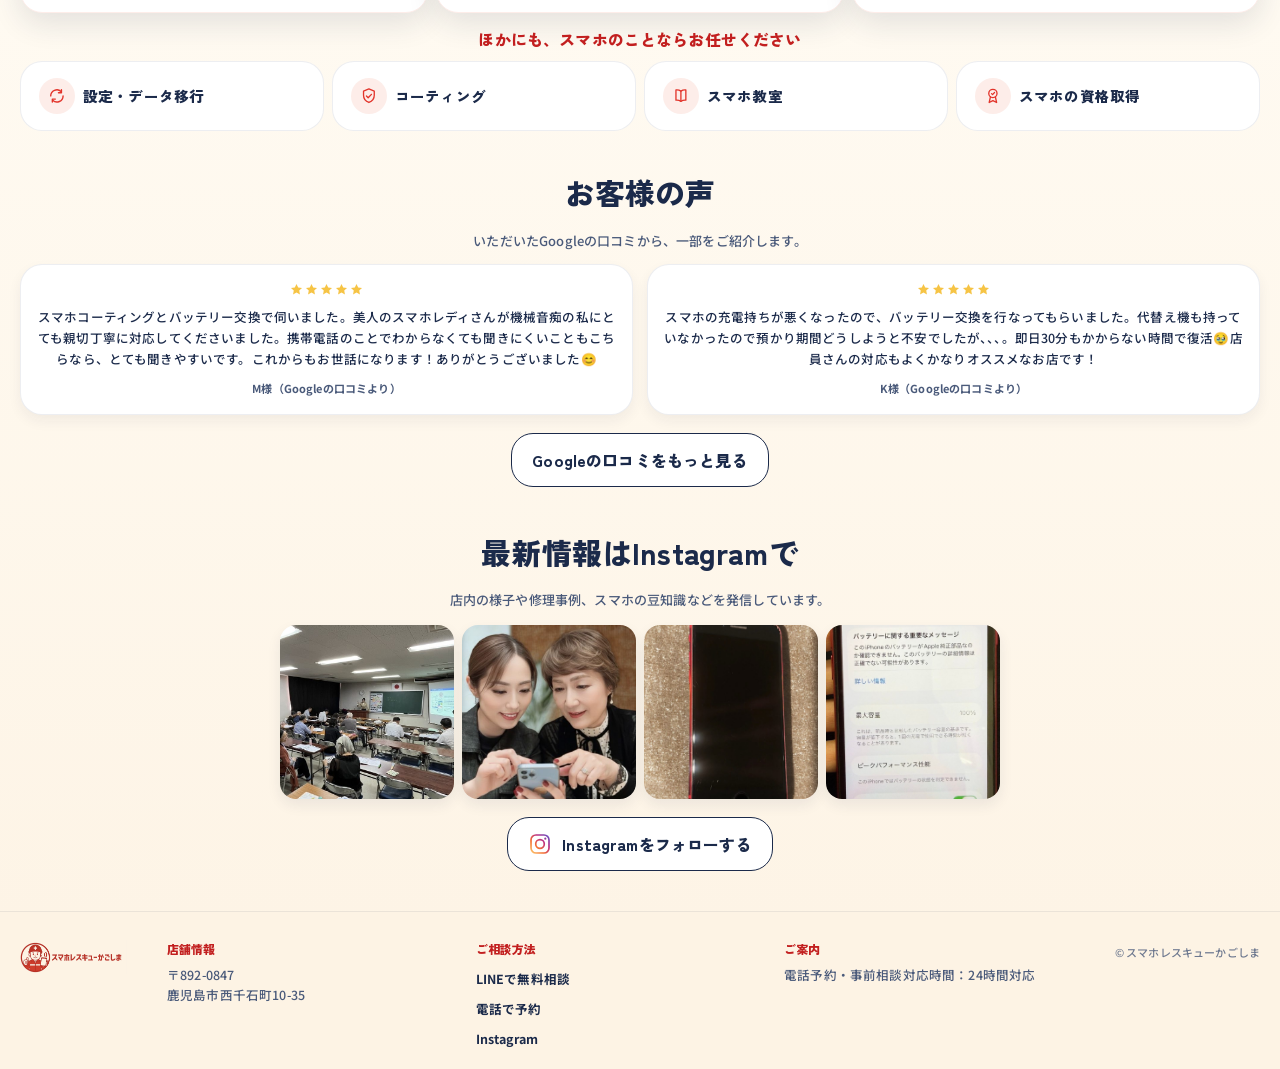
==== commit 39a47722: "「まず」は通常サイズに戻し、「診断。」のみ大きく表示 Co-Authored-By: Claude Sonnet 5 <noreply@anthropic.com> Claude-Session: h" ====
--- a/index.html
+++ b/index.html
@@ -155,8 +155,8 @@
 
       <div class="hero-text-block">
         <p class="hero-subcopy">
-          <span class="subcopy-lead">スマホで困ったら、</span>
-          <span class="underline-group"><span class="accent">まず</span><br class="card-break">診断。</span>
+          <span class="subcopy-lead">スマホで困ったら、<span class="accent">まず</span></span>
+          <span class="underline-group">診断。</span>
         </p>
 
         <p class="hero-desc">
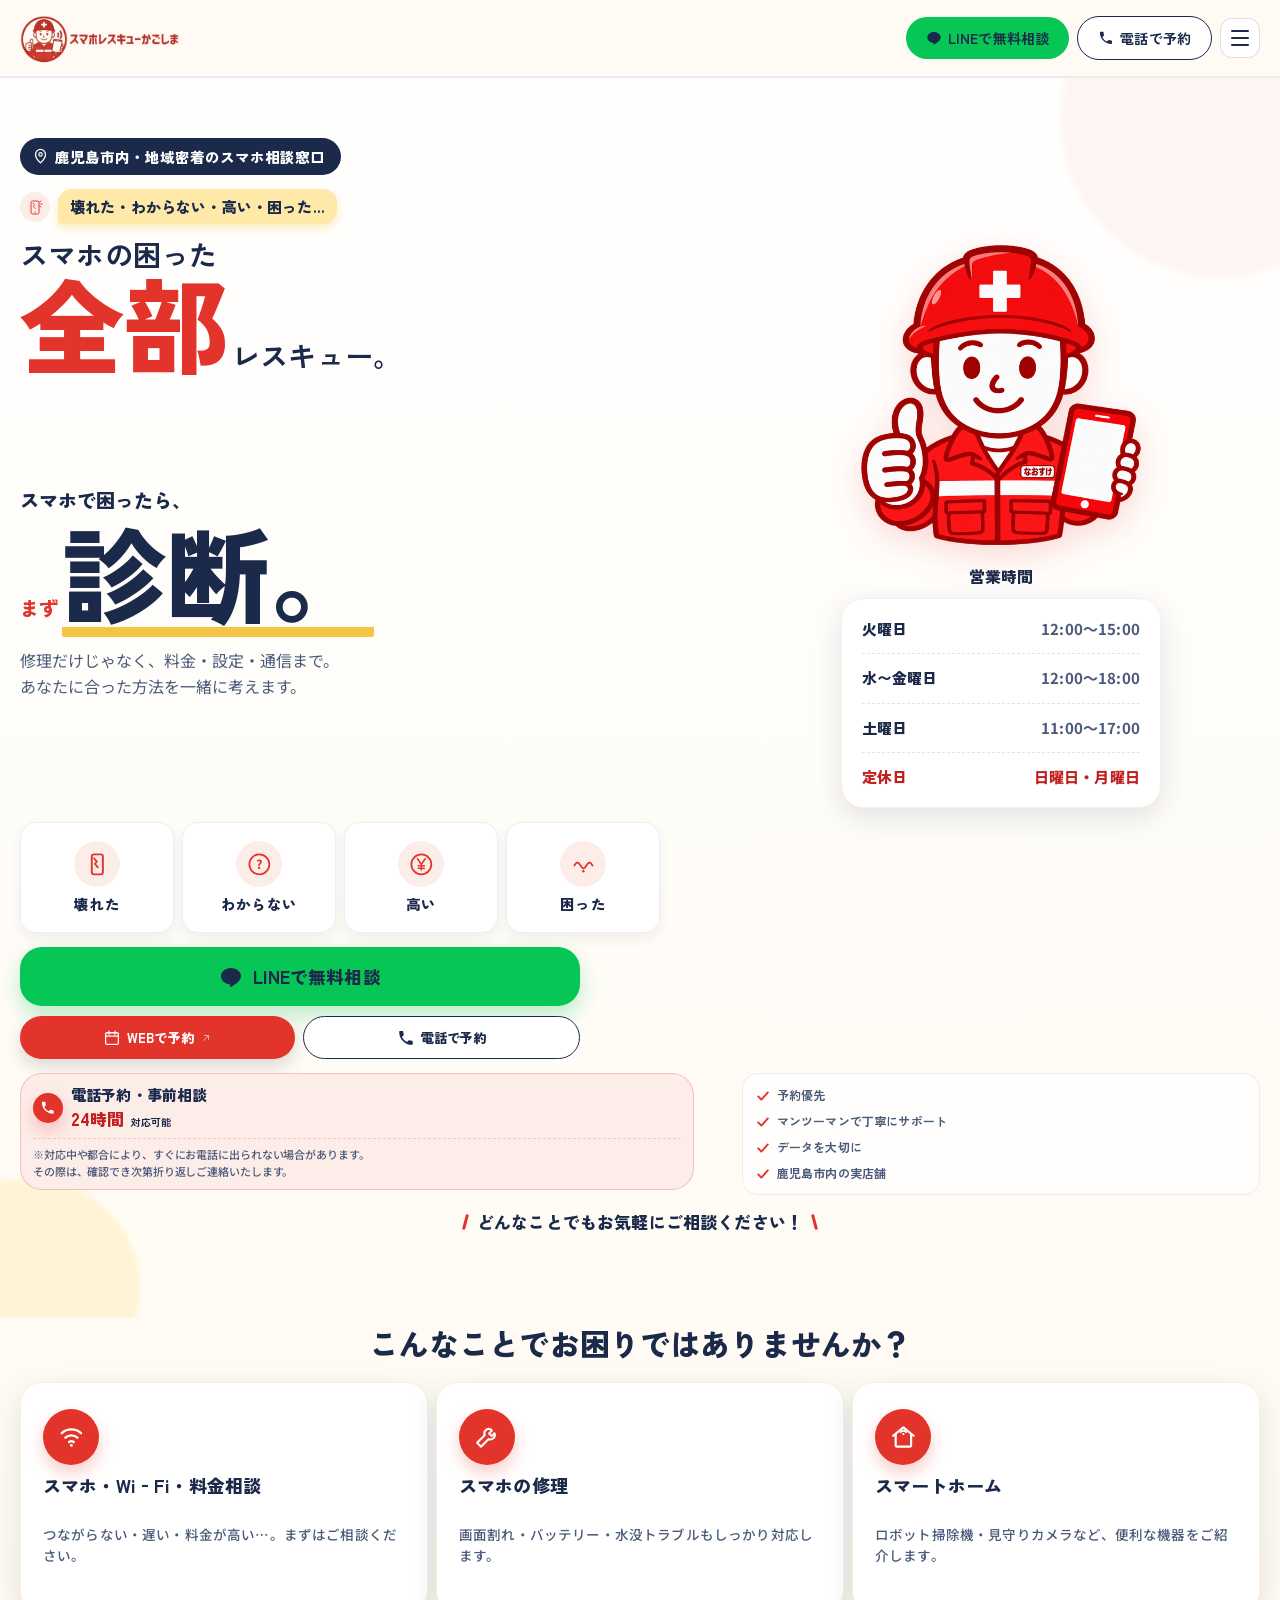
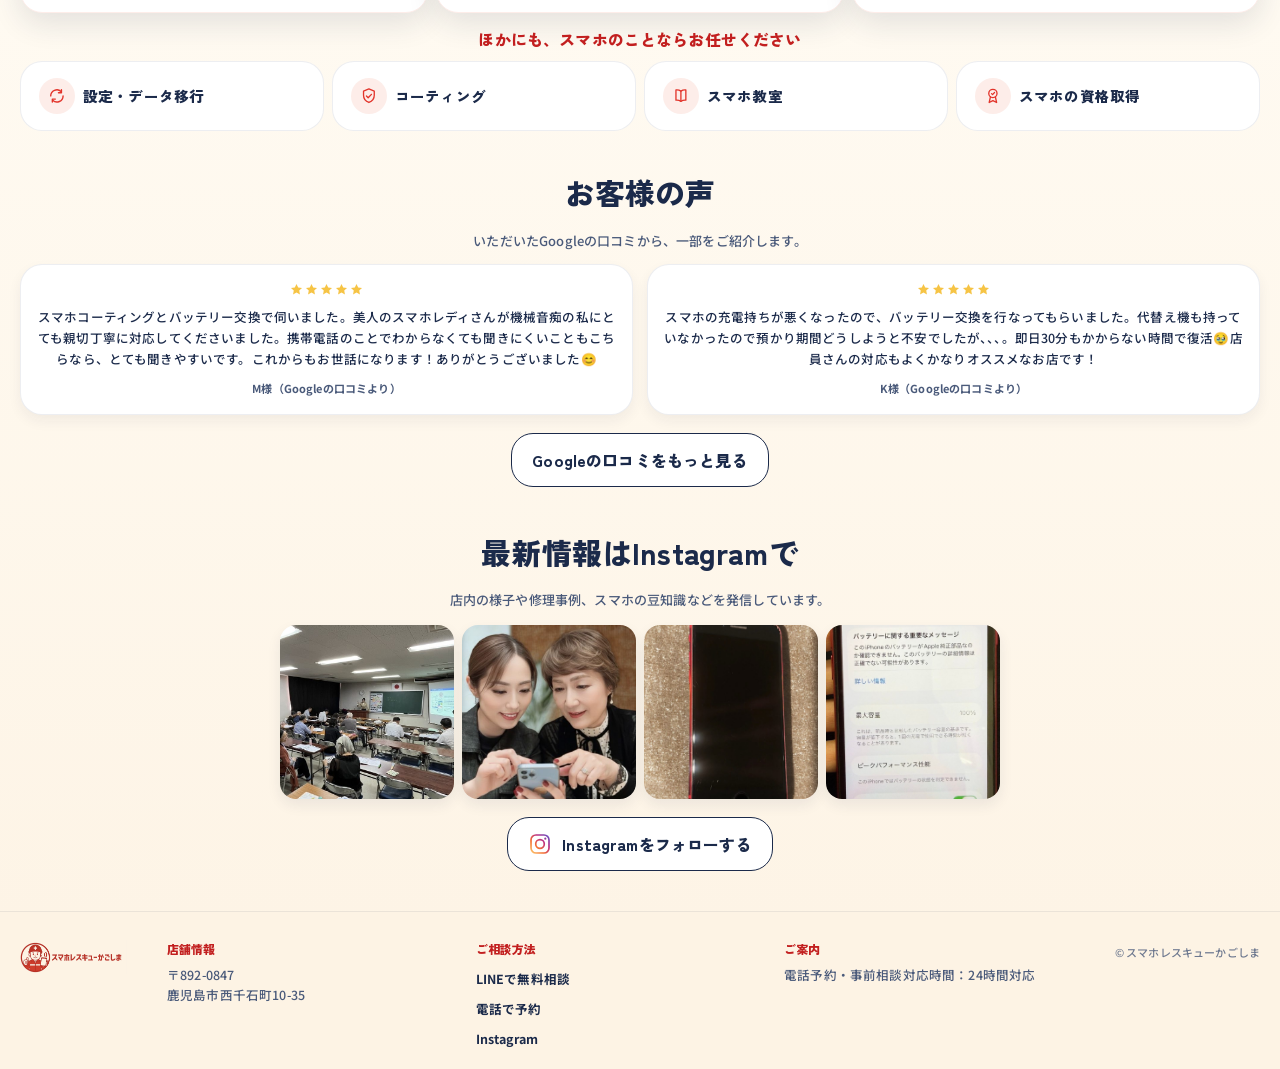
==== commit f887d42a: "「まず」を「診断。」の直前に配置し直す 「診断。」は大きいまま、「まず」を小さいサイズで直前に並べるレイアウトに変更。  Co-Authored-By: Claude Sonnet 5 <norepl" ====
--- a/index.html
+++ b/index.html
@@ -155,8 +155,11 @@
 
       <div class="hero-text-block">
         <p class="hero-subcopy">
-          <span class="subcopy-lead">スマホで困ったら、<span class="accent">まず</span></span>
-          <span class="underline-group">診断。</span>
+          <span class="subcopy-lead">スマホで困ったら、</span>
+          <span class="subcopy-combo">
+            <span class="subcopy-pre accent">まず</span>
+            <span class="underline-group">診断。</span>
+          </span>
         </p>
 
         <p class="hero-desc">
--- a/css/style.css
+++ b/css/style.css
@@ -450,7 +450,8 @@
   color: var(--navy);
 }
 
-.hero-subcopy .subcopy-lead {
+.hero-subcopy .subcopy-lead,
+.hero-subcopy .subcopy-pre {
   font-size: 13.5px;
   line-height: 1.5;
   letter-spacing: -0.005em;
@@ -460,9 +461,15 @@
   color: var(--red);
 }
 
+.subcopy-combo {
+  display: flex;
+  align-items: baseline;
+  gap: 4px;
+  flex-wrap: nowrap;
+}
+
 .hero-subcopy .underline-group {
   display: inline-block;
-  align-self: flex-start;
   font-size: 60px;
   font-weight: 900;
   line-height: 1;
@@ -1259,7 +1266,8 @@
     font-size: 72px;
   }
 
-  .hero-subcopy .subcopy-lead {
+  .hero-subcopy .subcopy-lead,
+  .hero-subcopy .subcopy-pre {
     font-size: 17px;
     letter-spacing: normal;
   }
@@ -1489,7 +1497,8 @@
     font-size: 92px;
   }
 
-  .hero-subcopy .subcopy-lead {
+  .hero-subcopy .subcopy-lead,
+  .hero-subcopy .subcopy-pre {
     font-size: 19px;
   }
 
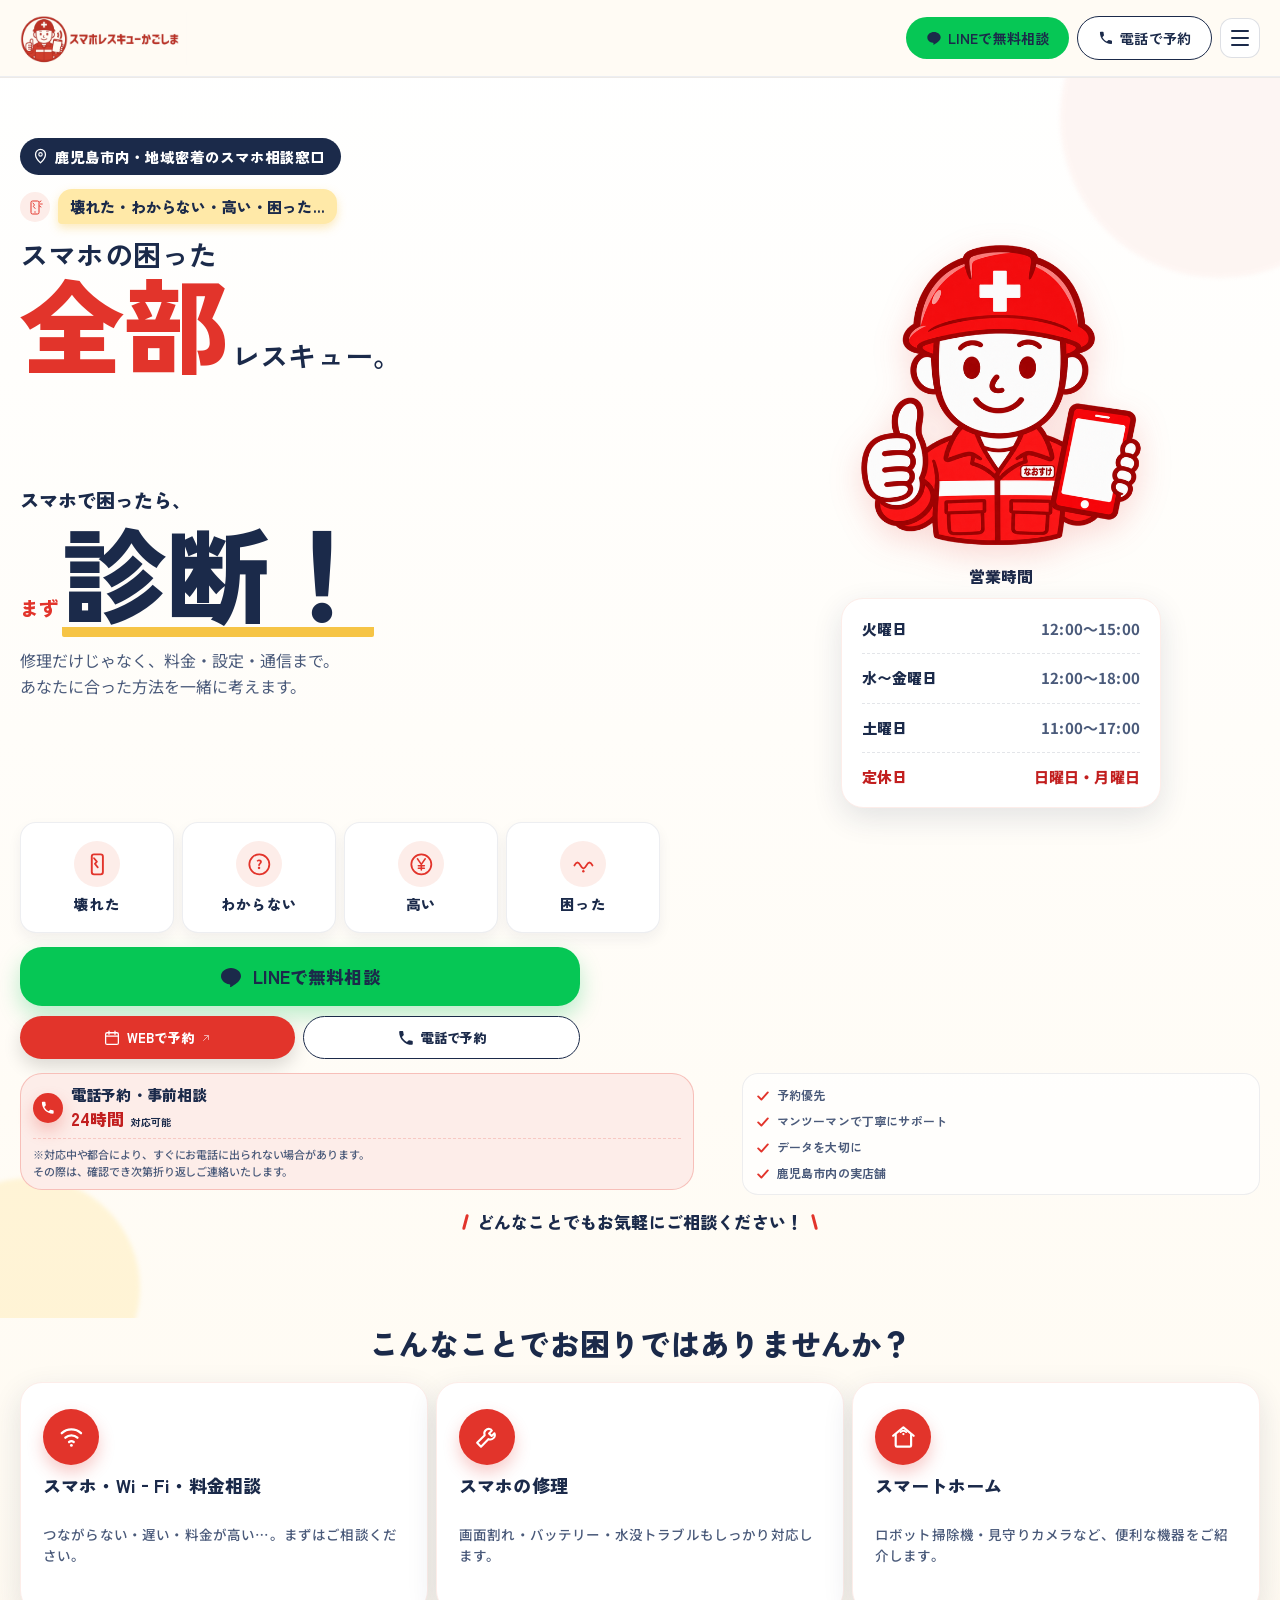
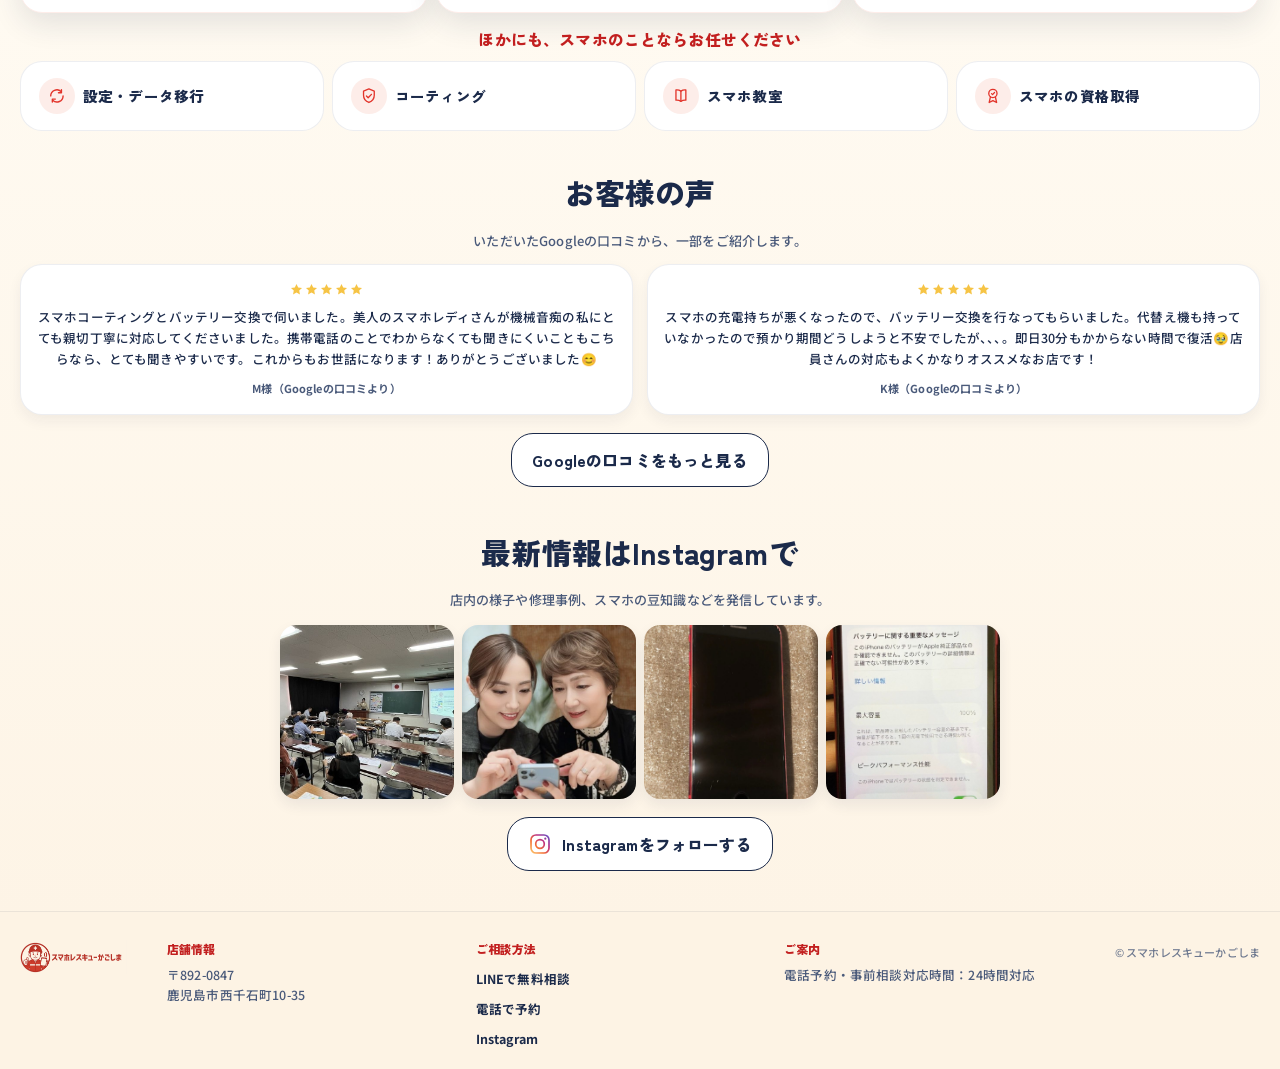
==== commit d2f4e8bf: "「診断。」を「診断！」に変更 Co-Authored-By: Claude Sonnet 5 <noreply@anthropic.com> Claude-Session: https://claud" ====
--- a/index.html
+++ b/index.html
@@ -158,7 +158,7 @@
           <span class="subcopy-lead">スマホで困ったら、</span>
           <span class="subcopy-combo">
             <span class="subcopy-pre accent">まず</span>
-            <span class="underline-group">診断。</span>
+            <span class="underline-group">診断！</span>
           </span>
         </p>
 
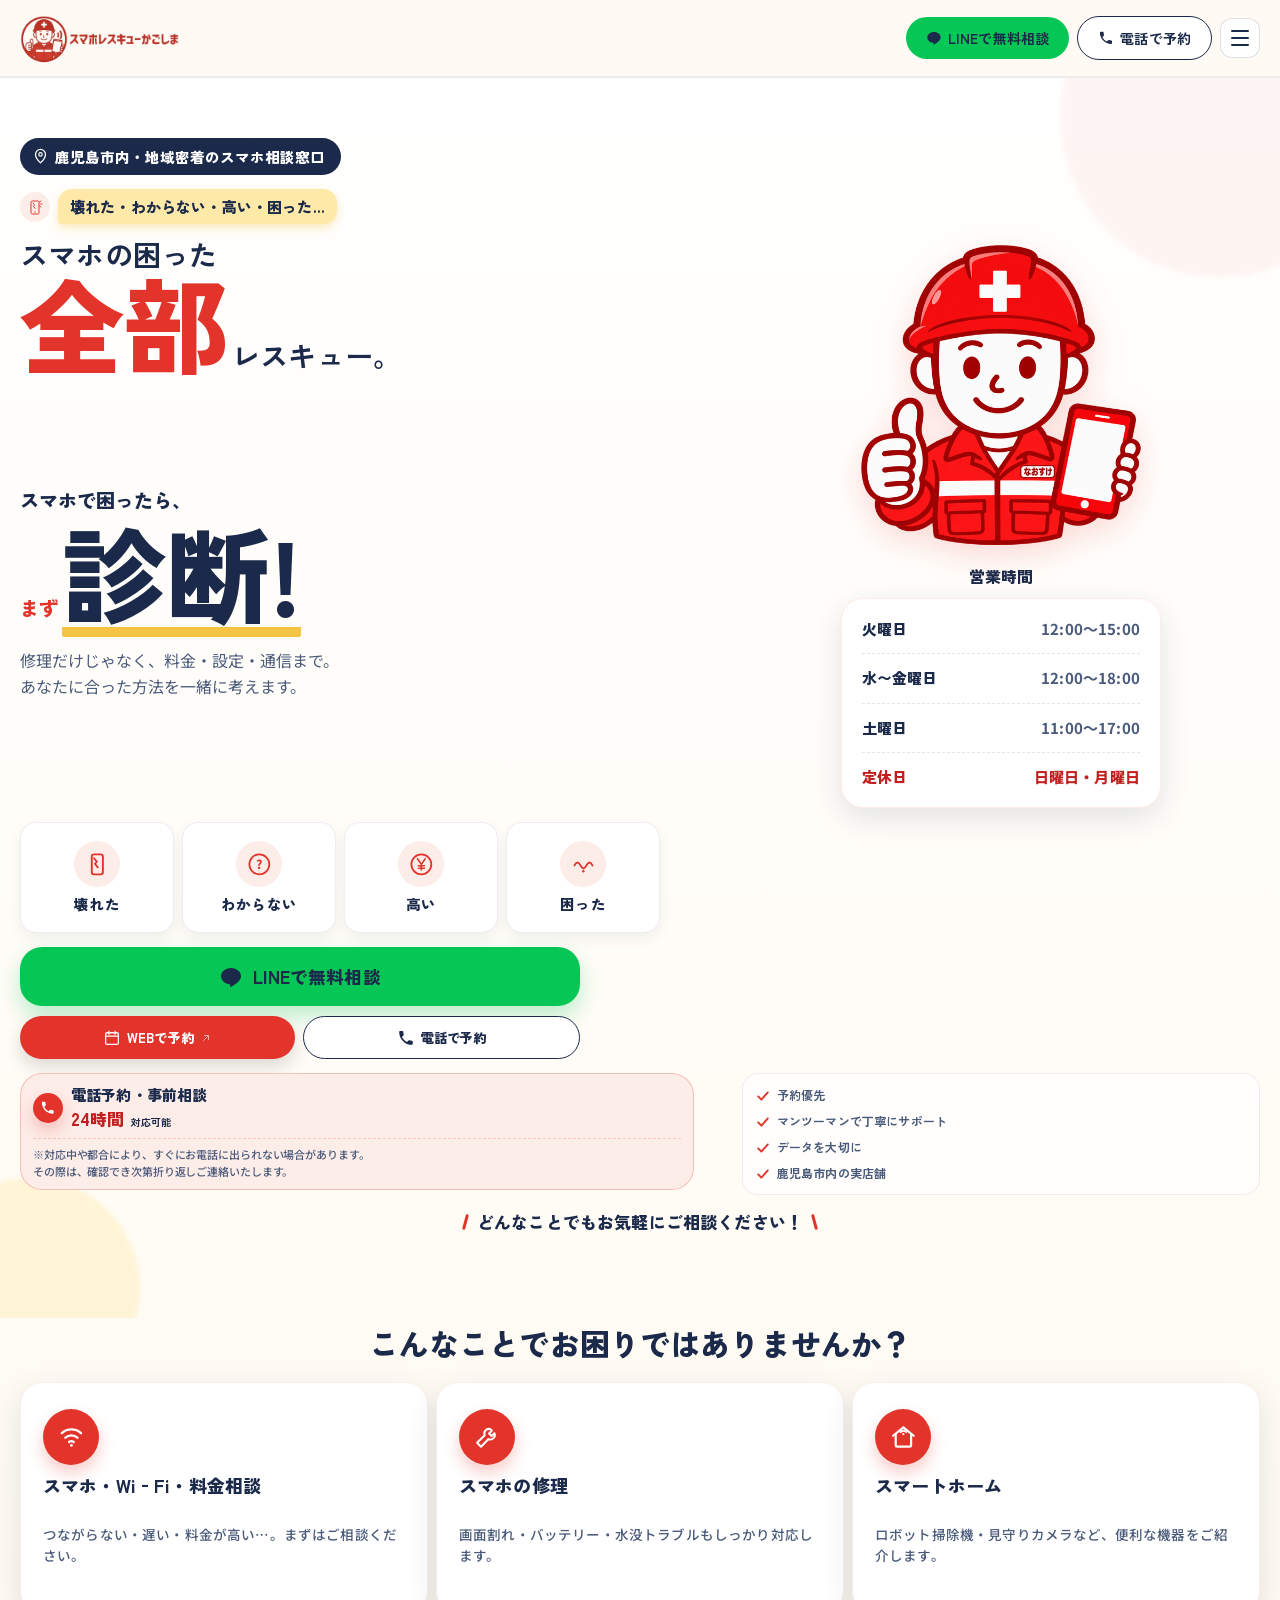
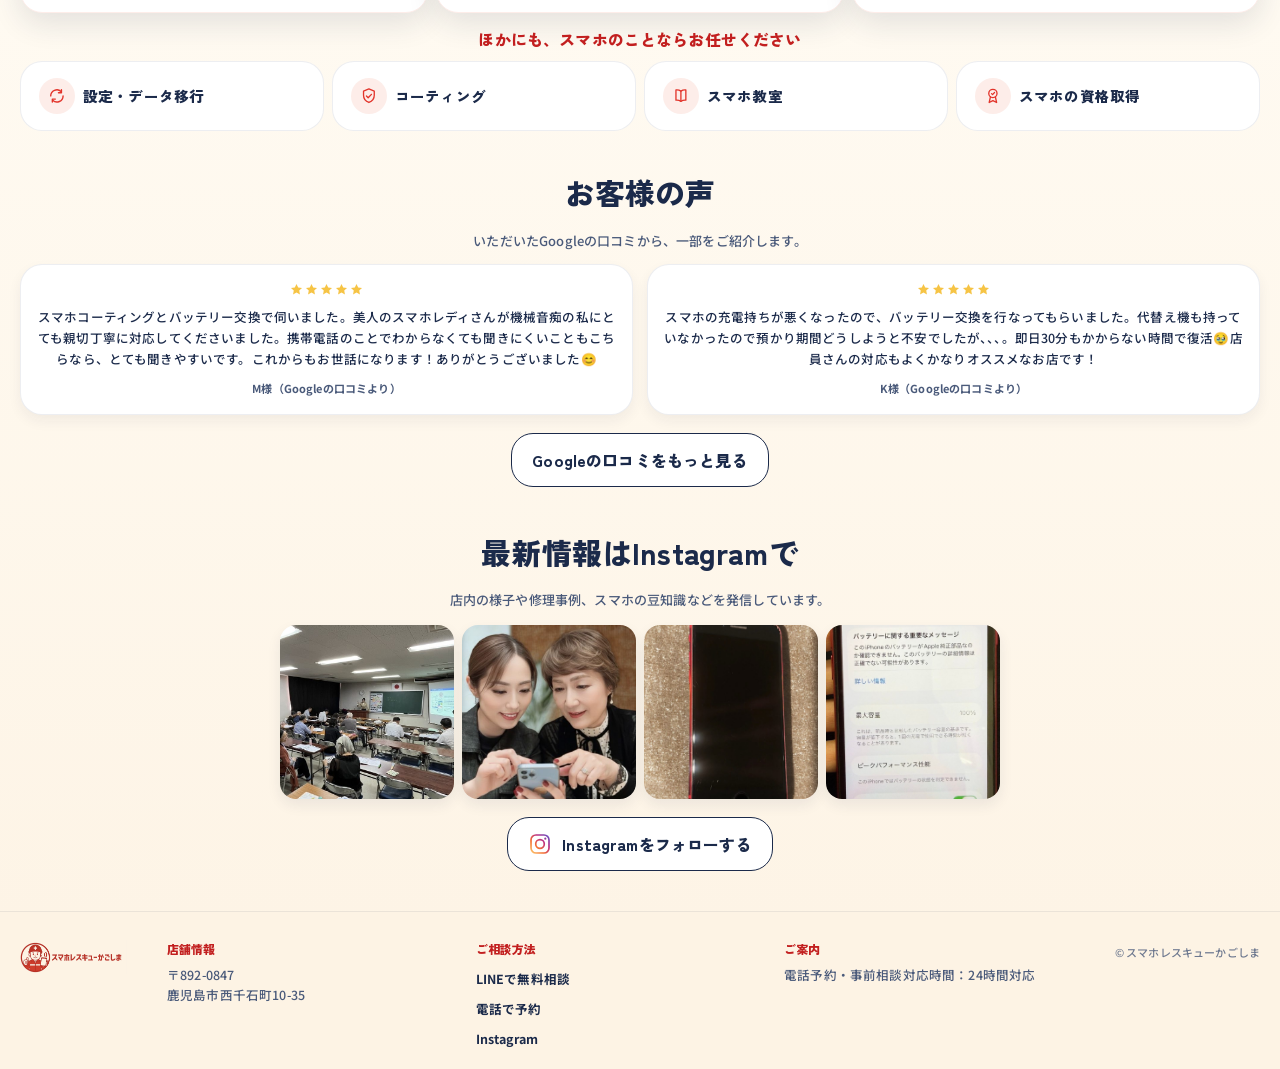
==== commit e405252f: "黄色い下線が文字幅からずれる不具合を修正 全角「！」だと、スマホ幅で「診断」と「！」の間で改行されてしまい、 下線が単語の一部にしか表示されない不具合があった。半角「!」に変更し、 underline" ====
--- a/index.html
+++ b/index.html
@@ -158,7 +158,7 @@
           <span class="subcopy-lead">スマホで困ったら、</span>
           <span class="subcopy-combo">
             <span class="subcopy-pre accent">まず</span>
-            <span class="underline-group">診断！</span>
+            <span class="underline-group">診断!</span>
           </span>
         </p>
 
--- a/css/style.css
+++ b/css/style.css
@@ -473,6 +473,7 @@
   font-size: 60px;
   font-weight: 900;
   line-height: 1;
+  white-space: nowrap;
   border-bottom: 6px solid var(--yellow-deep);
   border-radius: 2px;
   padding-bottom: 4px;
